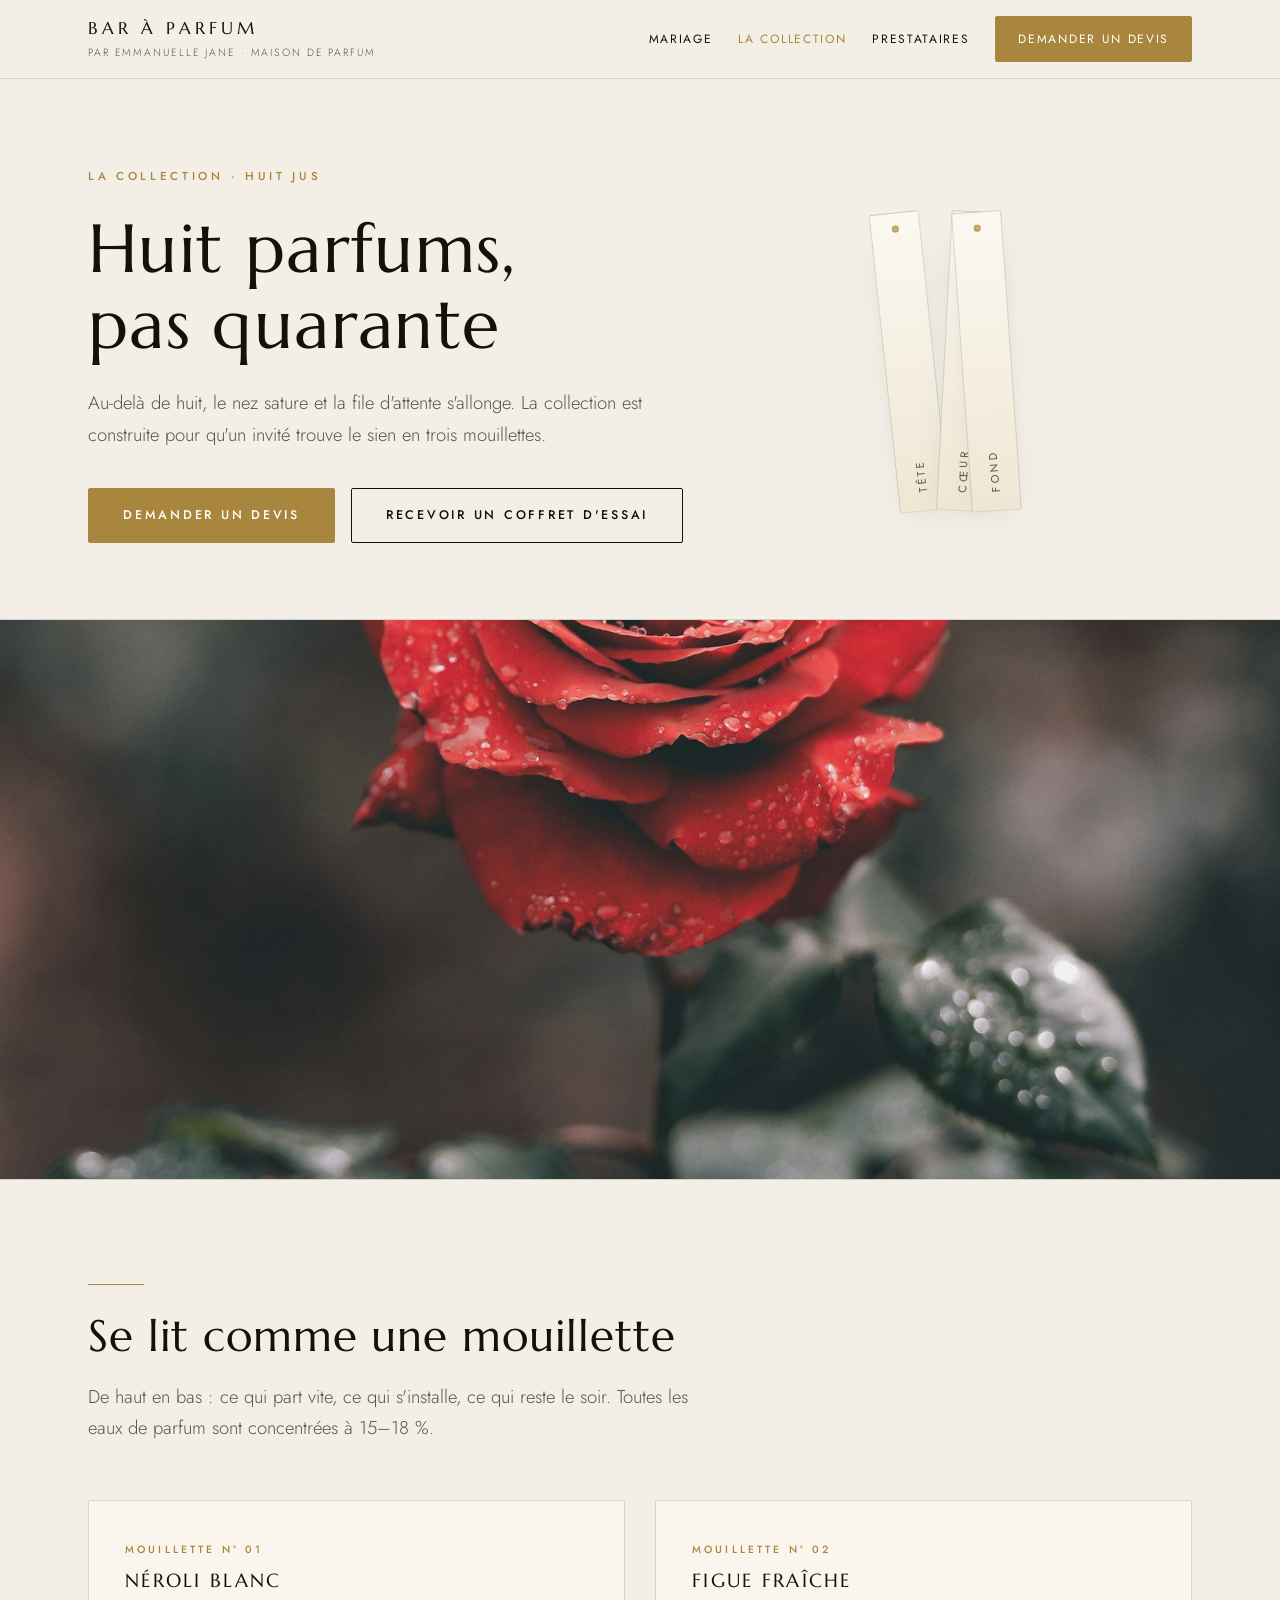
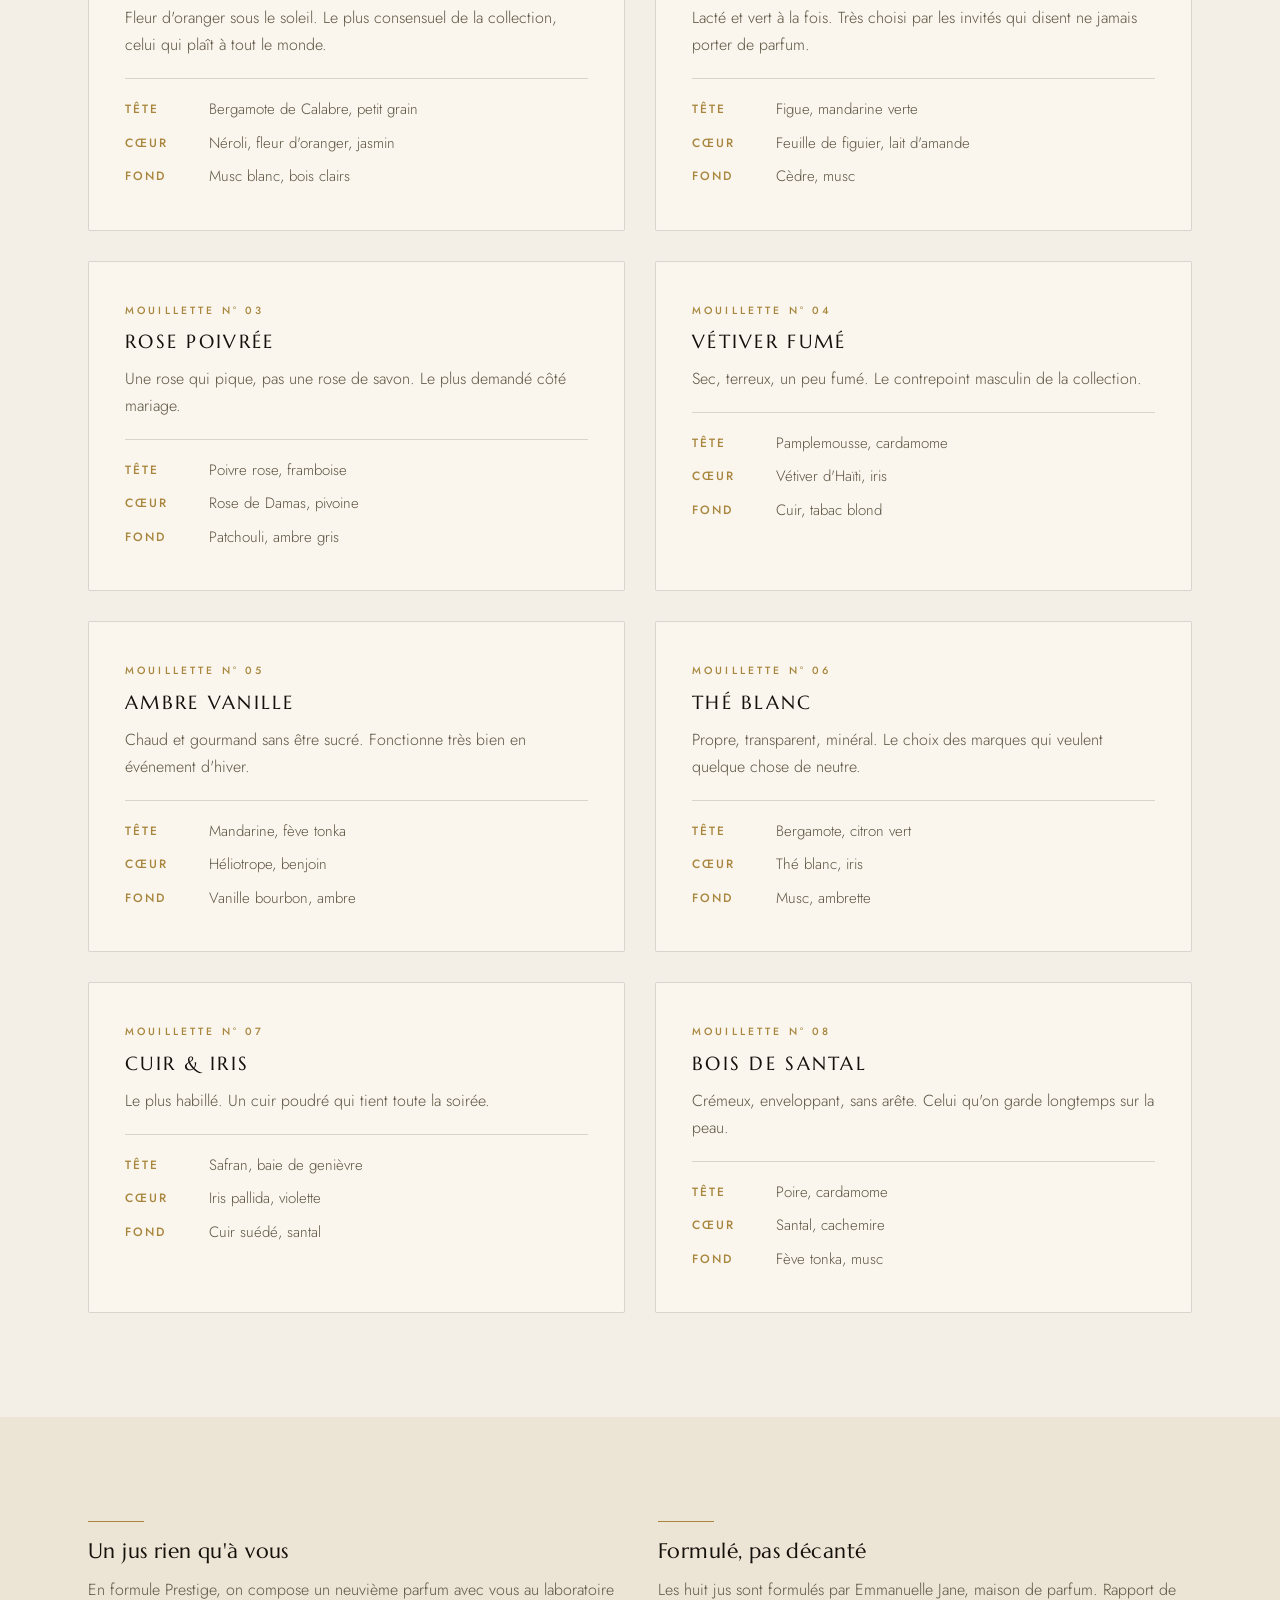
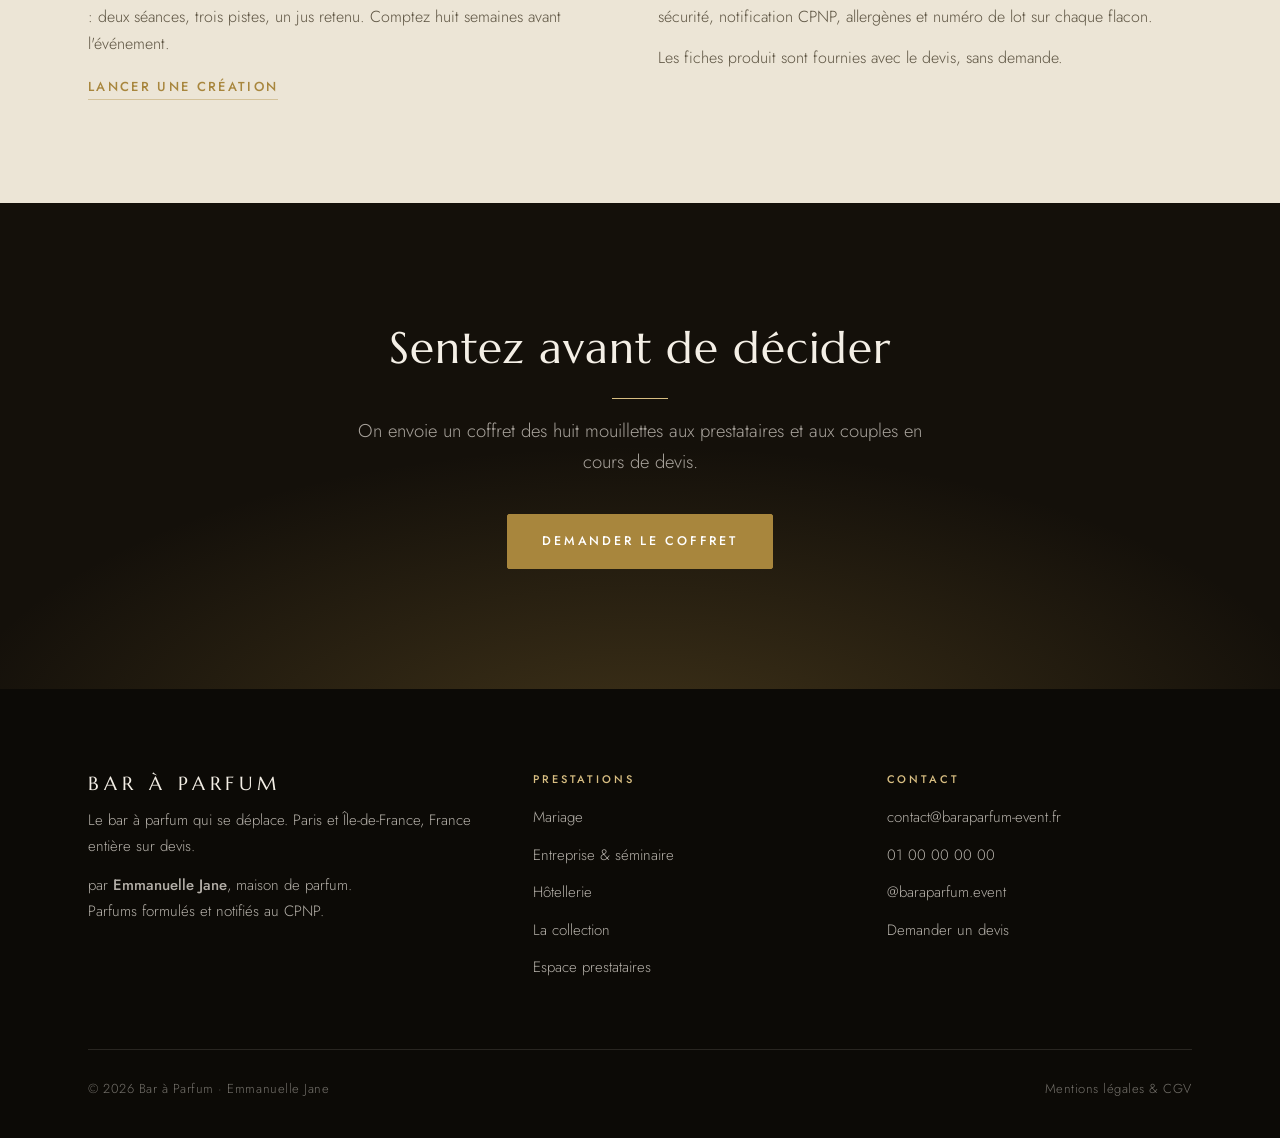
==== collection.html @ c56e8c8c "Recentrage du site sur le mariage et mise en avant du flacon personnalisé Le menu se resserre sur Ma" ====
<!DOCTYPE html>
<html lang="fr">
<head>
<meta charset="utf-8">
<meta name="viewport" content="width=device-width,initial-scale=1">
<title>La collection · 8 parfums à sentir | Bar à Parfum</title>
<meta name="description" content="Les huit eaux de parfum de la collection : pyramide olfactive, concentration 15–18 %, formulées par Emmanuelle Jane, maison de parfum.">
<meta property="og:title" content="La collection · 8 parfums à sentir | Bar à Parfum">
<meta property="og:description" content="Les huit eaux de parfum de la collection : pyramide olfactive, concentration 15–18 %, formulées par Emmanuelle Jane, maison de parfum.">
<meta property="og:locale" content="fr_FR">
<meta property="og:type" content="website">
<link rel="preconnect" href="https://fonts.googleapis.com">
<link rel="preconnect" href="https://fonts.gstatic.com" crossorigin>
<link href="https://fonts.googleapis.com/css2?family=Marcellus&family=Cormorant+Garamond:ital,wght@1,400;1,500&family=Jost:wght@300;400;500&display=swap" rel="stylesheet">
<link rel="stylesheet" href="assets/style.css">
</head>
<body>

<header class="site-head">
  <div class="head-in">
    <a class="logo" href="index.html">
      <b>Bar à Parfum</b>
      <span>par Emmanuelle Jane · maison de parfum</span>
    </a>
    <button class="burger" aria-expanded="false" aria-controls="nav">Menu</button>
    <nav class="nav" id="nav">
      <a href="mariage.html">Mariage</a>
      <a href="collection.html" aria-current="page">La collection</a>
      <a href="prestataires.html">Prestataires</a>
      <a class="btn" href="devis.html">Demander un devis</a>
    </nav>
  </div>
</header>

<section class="hero">
  <div class="hero-in">
    <div>
      <p class="eyebrow">La collection · huit jus</p>
      <h1>Huit parfums,<br>pas quarante</h1>
      <p class="lede">Au-delà de huit, le nez sature et la file d'attente s'allonge. La collection est
      construite pour qu'un invité trouve le sien en trois mouillettes.</p>
      <div class="hero-actions">
        <a class="btn" href="devis.html">Demander un devis</a>
        <a class="btn btn--ghost" href="prestataires.html">Recevoir un coffret d'essai</a>
      </div>
    </div>
    <div class="fan" aria-hidden="true">
      <div class="strip" style="--rot:-6deg"><span>Tête</span></div>
      <div class="strip" style="--rot:3deg"><span>Cœur</span></div>
      <div class="strip" style="--rot:-4deg"><span>Fond</span></div>
    </div>
  </div>
</section>

<div class="photo-band">
  <img src="assets/img/collection-rose.jpg" alt="Rose sombre perlée de rosée" loading="lazy">
</div>

<section class="sec sec--paper">
  <div class="wrap">
    <div class="sec-head rise">
      <div class="tick"></div>
      <h2>Se lit comme une mouillette</h2>
      <p class="lede">De haut en bas : ce qui part vite, ce qui s'installe, ce qui reste le soir.
      Toutes les eaux de parfum sont concentrées à 15–18&nbsp;%.</p>
    </div>
    <div class="collection">
      <article class="jus rise">
        <span class="ref">Mouillette n° 01</span>
        <h3>Néroli Blanc</h3>
        <p class="desc">Fleur d'oranger sous le soleil. Le plus consensuel de la collection, celui qui plaît à tout le monde.</p>
        <dl>
          <dt>Tête</dt><dd>Bergamote de Calabre, petit grain</dd>
          <dt>Cœur</dt><dd>Néroli, fleur d'oranger, jasmin</dd>
          <dt>Fond</dt><dd>Musc blanc, bois clairs</dd>
        </dl>
      </article>
      <article class="jus rise">
        <span class="ref">Mouillette n° 02</span>
        <h3>Figue Fraîche</h3>
        <p class="desc">Lacté et vert à la fois. Très choisi par les invités qui disent ne jamais porter de parfum.</p>
        <dl>
          <dt>Tête</dt><dd>Figue, mandarine verte</dd>
          <dt>Cœur</dt><dd>Feuille de figuier, lait d'amande</dd>
          <dt>Fond</dt><dd>Cèdre, musc</dd>
        </dl>
      </article>
      <article class="jus rise">
        <span class="ref">Mouillette n° 03</span>
        <h3>Rose Poivrée</h3>
        <p class="desc">Une rose qui pique, pas une rose de savon. Le plus demandé côté mariage.</p>
        <dl>
          <dt>Tête</dt><dd>Poivre rose, framboise</dd>
          <dt>Cœur</dt><dd>Rose de Damas, pivoine</dd>
          <dt>Fond</dt><dd>Patchouli, ambre gris</dd>
        </dl>
      </article>
      <article class="jus rise">
        <span class="ref">Mouillette n° 04</span>
        <h3>Vétiver Fumé</h3>
        <p class="desc">Sec, terreux, un peu fumé. Le contrepoint masculin de la collection.</p>
        <dl>
          <dt>Tête</dt><dd>Pamplemousse, cardamome</dd>
          <dt>Cœur</dt><dd>Vétiver d'Haïti, iris</dd>
          <dt>Fond</dt><dd>Cuir, tabac blond</dd>
        </dl>
      </article>
      <article class="jus rise">
        <span class="ref">Mouillette n° 05</span>
        <h3>Ambre Vanille</h3>
        <p class="desc">Chaud et gourmand sans être sucré. Fonctionne très bien en événement d'hiver.</p>
        <dl>
          <dt>Tête</dt><dd>Mandarine, fève tonka</dd>
          <dt>Cœur</dt><dd>Héliotrope, benjoin</dd>
          <dt>Fond</dt><dd>Vanille bourbon, ambre</dd>
        </dl>
      </article>
      <article class="jus rise">
        <span class="ref">Mouillette n° 06</span>
        <h3>Thé Blanc</h3>
        <p class="desc">Propre, transparent, minéral. Le choix des marques qui veulent quelque chose de neutre.</p>
        <dl>
          <dt>Tête</dt><dd>Bergamote, citron vert</dd>
          <dt>Cœur</dt><dd>Thé blanc, iris</dd>
          <dt>Fond</dt><dd>Musc, ambrette</dd>
        </dl>
      </article>
      <article class="jus rise">
        <span class="ref">Mouillette n° 07</span>
        <h3>Cuir & Iris</h3>
        <p class="desc">Le plus habillé. Un cuir poudré qui tient toute la soirée.</p>
        <dl>
          <dt>Tête</dt><dd>Safran, baie de genièvre</dd>
          <dt>Cœur</dt><dd>Iris pallida, violette</dd>
          <dt>Fond</dt><dd>Cuir suédé, santal</dd>
        </dl>
      </article>
      <article class="jus rise">
        <span class="ref">Mouillette n° 08</span>
        <h3>Bois de Santal</h3>
        <p class="desc">Crémeux, enveloppant, sans arête. Celui qu'on garde longtemps sur la peau.</p>
        <dl>
          <dt>Tête</dt><dd>Poire, cardamome</dd>
          <dt>Cœur</dt><dd>Santal, cachemire</dd>
          <dt>Fond</dt><dd>Fève tonka, musc</dd>
        </dl>
      </article>
    </div>
  </div>
</section>

<section class="sec sec--pale">
  <div class="wrap">
    <div class="grid grid--2 rise">
      <div class="cell">
        <div class="tick"></div>
        <h3>Un jus rien qu'à vous</h3>
        <p>En formule Prestige, on compose un neuvième parfum avec vous au laboratoire : deux séances,
        trois pistes, un jus retenu. Comptez huit semaines avant l'événement.</p>
        <p><a class="txtlink" href="devis.html">Lancer une création</a></p>
      </div>
      <div class="cell">
        <div class="tick"></div>
        <h3>Formulé, pas décanté</h3>
        <p>Les huit jus sont formulés par Emmanuelle Jane, maison de parfum. Rapport de sécurité,
        notification CPNP, allergènes et numéro de lot sur chaque flacon.</p>
        <p>Les fiches produit sont fournies avec le devis, sans demande.</p>
      </div>
    </div>
  </div>
</section>

<section class="cta-band">
  <div class="wrap">
    <h2>Sentez avant de décider</h2>
    <p class="lede">On envoie un coffret des huit mouillettes aux prestataires et aux couples en cours de devis.</p>
    <a class="btn" href="devis.html">Demander le coffret</a>
  </div>
</section>

<footer class="site-foot">
  <div class="wrap">
    <div class="foot-grid">
      <div>
        <p class="foot-mark">Bar à Parfum</p>
        <p style="font-size:15px">Le bar à parfum qui se déplace. Paris et Île-de-France, France entière sur devis.</p>
        <p style="font-size:15px;margin:0">par <strong>Emmanuelle Jane</strong>, maison de parfum.<br>
        Parfums formulés et notifiés au CPNP.</p>
      </div>
      <div>
        <h4>Prestations</h4>
        <ul>
          <li><a href="mariage.html">Mariage</a></li>
          <li><a href="entreprise.html">Entreprise &amp; séminaire</a></li>
          <li><a href="hotellerie.html">Hôtellerie</a></li>
          <li><a href="collection.html">La collection</a></li>
          <li><a href="prestataires.html">Espace prestataires</a></li>
        </ul>
      </div>
      <div>
        <h4>Contact</h4>
        <ul>
          <li><a href="mailto:contact@baraparfum-event.fr">contact@baraparfum-event.fr</a></li>
          <li><a href="tel:+33100000000">01 00 00 00 00</a></li>
          <li><a href="https://instagram.com/baraparfum.event" rel="noopener">@baraparfum.event</a></li>
          <li><a href="devis.html">Demander un devis</a></li>
        </ul>
      </div>
    </div>
    <div class="foot-bar">
      <span>© 2026 Bar à Parfum · Emmanuelle Jane</span>
      <span><a href="mentions.html">Mentions légales &amp; CGV</a></span>
    </div>
  </div>
</footer>

<script src="assets/main.js"></script>
</body>
</html>
---- assets/style.css ----
/* ═══════════════════════════════════════════════════════════
   Bar à Parfum · par Emmanuelle Jane · Paris
   Design : maison de luxe — noir, ivoire, laiton
   Typo : Marcellus (gravure) · Cormorant (italiques) · Jost
   ═══════════════════════════════════════════════════════════ */

:root{
  --paper:#f4efe6;          /* ivoire */
  --pale:#ece5d6;           /* ivoire ombré */
  --ink:#14100a;            /* noir chaud */
  --ink-2:#5d5442;          /* taupe */
  --line:rgba(20,16,10,.14);
  --line-gold:rgba(176,141,63,.4);
  --accent:#a8863d;         /* laiton */
  --accent-2:#d8be82;       /* champagne */
  --paper-ink:rgba(244,239,230,.92);
  --radius:2px;
  --wrap:1160px;
  --font-display:"Marcellus",Georgia,serif;
  --font-italic:"Cormorant Garamond",Georgia,serif;
  --font-body:"Jost",system-ui,sans-serif;
}

*{margin:0;padding:0;box-sizing:border-box}
html{scroll-behavior:smooth}
body{
  font-family:var(--font-body);
  font-size:17px;font-weight:300;line-height:1.7;
  color:var(--ink);background:var(--paper);
  -webkit-font-smoothing:antialiased;
}
h1,h2,h3,h4,.foot-mark{font-family:var(--font-display);font-weight:400;line-height:1.12;letter-spacing:.02em}
h1{font-size:clamp(38px,5.4vw,68px)}
h1 i,h2 i{font-family:var(--font-italic);font-style:italic;font-weight:500;color:var(--accent);letter-spacing:0}
h1 i{color:var(--accent-2)}
h2{font-size:clamp(28px,3.6vw,44px);margin-bottom:20px}
h3{font-size:21px;margin-bottom:12px}
p{margin-bottom:14px}
p:last-child{margin-bottom:0}
strong{font-weight:500}
a{color:inherit}
img{max-width:100%}
.wrap{max-width:var(--wrap);margin:0 auto;padding:0 28px}

/* ── Boutons ─────────────────────────────────────────────── */
.btn{
  display:inline-block;padding:16px 34px;border-radius:var(--radius);
  background:var(--accent);color:#fff;text-decoration:none;
  font-weight:500;font-size:12.5px;letter-spacing:.22em;text-transform:uppercase;
  border:1px solid var(--accent);cursor:pointer;white-space:nowrap;
  transition:background .25s ease,color .25s ease,border-color .25s ease;
}
.btn:hover{background:#8f7132;border-color:#8f7132}
.btn--ghost{background:transparent;color:inherit;border-color:currentColor}
.btn--ghost:hover{background:transparent;color:var(--accent);border-color:var(--accent)}
.btn--ink{background:var(--ink);border-color:var(--ink);color:var(--paper)}
.btn--ink:hover{background:#000;border-color:#000}
.txtlink{
  color:var(--accent);font-weight:500;text-decoration:none;
  font-size:13px;letter-spacing:.18em;text-transform:uppercase;
  border-bottom:1px solid var(--line-gold);padding-bottom:3px;
}
.txtlink:hover{color:var(--ink);border-color:var(--ink)}

/* ── Header ──────────────────────────────────────────────── */
.site-head{
  position:sticky;top:0;z-index:50;
  background:var(--paper-ink);backdrop-filter:blur(14px);
  border-bottom:1px solid var(--line);
}
.head-in{
  max-width:var(--wrap);margin:0 auto;padding:16px 28px;
  display:flex;align-items:center;justify-content:space-between;gap:20px;
}
.logo{text-decoration:none;line-height:1.3}
.logo b{
  font-family:var(--font-display);font-weight:400;font-size:17px;display:block;
  text-transform:uppercase;letter-spacing:.24em;
}
.logo span{
  font-size:10.5px;color:var(--ink-2);letter-spacing:.18em;text-transform:uppercase;
}
.nav{display:flex;align-items:center;gap:26px}
.nav a{
  text-decoration:none;font-size:12px;font-weight:400;
  letter-spacing:.14em;text-transform:uppercase;white-space:nowrap;
}
.nav a:not(.btn):hover{color:var(--accent)}
.nav a[aria-current="page"]{color:var(--accent)}
.nav .btn{padding:12px 22px}
.burger{
  display:none;background:none;border:1px solid var(--line);
  border-radius:var(--radius);padding:10px 18px;font:inherit;font-size:11.5px;
  font-weight:500;letter-spacing:.18em;text-transform:uppercase;
  cursor:pointer;color:var(--ink);
}

/* ── Hero ────────────────────────────────────────────────── */
.hero{background:var(--paper);overflow:hidden;border-bottom:1px solid var(--line)}
.hero-in{
  max-width:var(--wrap);margin:0 auto;padding:88px 28px 76px;
  display:grid;grid-template-columns:1.15fr .85fr;gap:48px;align-items:center;
}
.eyebrow{
  font-size:11.5px;font-weight:500;letter-spacing:.32em;text-transform:uppercase;
  color:var(--accent);margin-bottom:24px;
}
.lede{font-size:18.5px;font-weight:300;color:var(--ink-2);max-width:58ch}
.hero .lede{margin-top:24px}
.hero-actions{display:flex;flex-wrap:wrap;gap:16px;margin-top:38px}

/* Hero photo (accueil) */
.hero--photo{position:relative;color:var(--paper);border-bottom:0}
.hero--photo .hero-bg{position:absolute;inset:0;width:100%;height:100%;object-fit:cover}
.hero--photo::after{
  content:"";position:absolute;inset:0;
  background:linear-gradient(90deg,rgba(10,8,4,.86) 0%,rgba(10,8,4,.55) 55%,rgba(10,8,4,.3) 100%);
}
.hero--photo .hero-in{
  position:relative;z-index:1;grid-template-columns:1fr;
  min-height:min(82vh,760px);align-content:center;padding:130px 28px 120px;
}
.hero--photo .lede{color:rgba(244,239,230,.85)}
.hero--photo .eyebrow{color:var(--accent-2)}
.hero--photo .eyebrow::before{
  content:"";display:inline-block;width:44px;height:1px;
  background:var(--accent-2);vertical-align:middle;margin-right:16px;
}
.hero--photo .btn--ghost{color:var(--paper);border-color:rgba(244,239,230,.5)}
.hero--photo .btn--ghost:hover{color:var(--accent-2);border-color:var(--accent-2)}

/* Éventail de mouillettes */
.fan{
  display:flex;justify-content:center;align-items:flex-end;
  padding:20px 0 8px;min-height:280px;
}
.strip{
  width:50px;height:min(300px,36vh);min-height:200px;margin-left:-14px;
  background:linear-gradient(180deg,#fbf8f1 0%,#efe7d4 100%);
  border:1px solid var(--line);border-radius:2px;
  box-shadow:0 18px 34px -22px rgba(20,16,10,.5);
  transform:rotate(var(--rot,0deg));transform-origin:bottom center;
  display:flex;align-items:flex-end;justify-content:center;
  padding-bottom:18px;position:relative;
  transition:transform .3s ease;
}
.strip:hover{transform:rotate(var(--rot,0deg)) translateY(-12px)}
.strip span{
  writing-mode:vertical-rl;transform:rotate(180deg);
  font-size:11px;font-weight:400;letter-spacing:.26em;
  text-transform:uppercase;color:var(--ink-2);
}
.strip::before{
  content:"";position:absolute;top:12px;left:50%;translate:-50% 0;
  width:7px;height:7px;border-radius:50%;
  background:radial-gradient(circle,var(--accent-2),var(--accent));
}

/* ── Sections ────────────────────────────────────────────── */
.sec{padding:104px 0}
.sec--paper{background:var(--paper)}
.sec--pale{background:var(--pale)}
.sec--ink{background:var(--ink);color:var(--paper)}
.sec--ink .lede{color:rgba(244,239,230,.66)}
.sec--ink .tick{background:var(--accent-2)}
.sec-head{max-width:720px;margin-bottom:56px}
.tick{width:56px;height:1px;background:var(--accent);margin-bottom:26px}

/* Grilles */
.grid{display:grid;gap:36px}
.grid--2{grid-template-columns:repeat(2,1fr)}
.grid--3{grid-template-columns:repeat(3,1fr)}
.cell h3{margin-bottom:12px}
.cell p{color:var(--ink-2);font-size:16px}
.sec--ink .cell p{color:rgba(244,239,230,.66)}
.cell .tick{margin-bottom:18px}

/* Étapes */
.steps{display:grid;grid-template-columns:repeat(4,1fr);gap:36px}
.step .n{
  display:block;font-family:var(--font-display);font-size:15px;
  letter-spacing:.3em;color:var(--accent-2);
  padding-bottom:14px;margin-bottom:18px;
  border-bottom:1px solid rgba(244,239,230,.22);
}
.step .n::before{content:"N° "}
.step h3{font-size:19px}
.step p{font-size:15px;color:rgba(244,239,230,.66)}

/* Formules */
.formules{display:grid;grid-template-columns:repeat(3,1fr);gap:30px;align-items:stretch}
.formule{
  background:#faf6ee;border:1px solid var(--line);border-radius:var(--radius);
  padding:44px 36px;display:flex;flex-direction:column;gap:6px;
  position:relative;
}
.formule--mid{
  background:var(--ink);color:var(--paper);border:1px solid var(--line-gold);
  outline:1px solid var(--line-gold);outline-offset:5px;
}
.formule .tag{
  align-self:flex-start;font-size:10.5px;font-weight:500;letter-spacing:.24em;
  text-transform:uppercase;color:var(--accent);
  border:1px solid var(--line-gold);border-radius:var(--radius);
  padding:6px 14px;margin-bottom:20px;
}
.formule--mid .tag{color:var(--accent-2)}
.formule h3{text-transform:uppercase;letter-spacing:.14em;font-size:18px}
.formule .price{
  font-family:var(--font-italic);font-style:italic;font-size:22px;font-weight:500;
  color:var(--accent);margin:4px 0 18px;
}
.formule--mid .price{color:var(--accent-2)}
.formule ul{list-style:none;margin-bottom:28px;flex:1}
.formule li{
  padding:10px 0 10px 24px;position:relative;font-size:15.5px;
  border-bottom:1px solid var(--line);
}
.formule--mid li{border-bottom-color:rgba(244,239,230,.14)}
.formule li::before{content:"·";position:absolute;left:2px;color:var(--accent);font-size:22px;top:4px}
.formule--mid li::before{color:var(--accent-2)}
.formule .btn{align-self:flex-start}

/* Collection (mouillettes détaillées) */
.collection{display:grid;grid-template-columns:repeat(2,1fr);gap:30px}
.jus{
  background:#faf6ee;border:1px solid var(--line);border-radius:var(--radius);
  padding:40px 36px;
}
.jus .ref{
  font-size:10.5px;font-weight:500;letter-spacing:.3em;text-transform:uppercase;
  color:var(--accent);display:block;margin-bottom:12px;
}
.jus h3{text-transform:uppercase;letter-spacing:.12em;font-size:19px}
.jus .desc{color:var(--ink-2);font-size:16px}
.jus dl{
  margin-top:20px;display:grid;grid-template-columns:66px 1fr;gap:8px 18px;
  font-size:15px;border-top:1px solid var(--line);padding-top:18px;
}
.jus dt{font-weight:500;color:var(--accent);font-size:12px;letter-spacing:.16em;text-transform:uppercase;padding-top:2px}
.jus dd{color:var(--ink-2)}

/* Tableau tarifs */
.table-scroll{overflow-x:auto;margin-bottom:20px}
.tarifs{width:100%;border-collapse:collapse;font-size:16px;min-width:560px}
.tarifs th,.tarifs td{padding:16px 18px;text-align:left}
.tarifs thead th{
  font-size:11px;letter-spacing:.22em;text-transform:uppercase;font-weight:500;
  color:var(--accent-2);border-bottom:1px solid var(--line-gold);
}
.tarifs tbody tr{border-bottom:1px solid rgba(244,239,230,.12)}
.tarifs tbody tr:hover{background:rgba(244,239,230,.04)}

/* Formulaire */
.form{
  display:grid;grid-template-columns:repeat(2,1fr);gap:34px 40px;
  background:transparent;border:1px solid var(--line);border-radius:var(--radius);
  padding:52px 48px;
}
.field{display:flex;flex-direction:column;gap:10px}
.field--full{grid-column:1/-1}
.field label{
  font-size:11px;font-weight:500;letter-spacing:.22em;text-transform:uppercase;
  color:var(--ink-2);
}
.field input,.field select,.field textarea{
  font:inherit;font-weight:300;color:var(--ink);background:transparent;
  border:0;border-bottom:1px solid var(--line);border-radius:0;
  padding:10px 2px;
}
.field textarea{min-height:110px;resize:vertical}
.field input:focus,.field select:focus,.field textarea:focus{
  outline:none;border-bottom-color:var(--accent);
}
.form .status{grid-column:1/-1;margin:0;font-weight:400;color:var(--accent)}
.form .status:empty{display:none}
.form-foot{grid-column:1/-1;display:flex;align-items:center;gap:28px;flex-wrap:wrap}
.form-note{font-size:14px;color:var(--ink-2);max-width:46ch;margin:0}

/* Bande CTA */
.cta-band{
  background:var(--ink);color:var(--paper);text-align:center;padding:120px 0;
  background-image:radial-gradient(ellipse 55% 65% at 50% 115%,rgba(168,134,61,.3),transparent);
}
.cta-band h2{margin-bottom:16px}
.cta-band h2::after{
  content:"";display:block;width:56px;height:1px;
  background:var(--accent-2);margin:26px auto 0;
}
.cta-band .lede{color:rgba(244,239,230,.66);max-width:52ch;margin:0 auto 36px}

/* Mise en avant produit */
.feature{display:grid;grid-template-columns:1fr 1.1fr;gap:64px;align-items:center}
.feature--flip{grid-template-columns:1.1fr 1fr}
.feature-img{border-radius:var(--radius);overflow:hidden;border:1px solid var(--line)}
.feature-img img{display:block;width:100%;height:auto}
.feature ul{list-style:none;margin:22px 0 26px}
.feature li{
  padding:11px 0 11px 24px;position:relative;font-size:16px;color:var(--ink-2);
  border-bottom:1px solid var(--line);
}
.feature li::before{content:"·";position:absolute;left:2px;color:var(--accent);font-size:22px;top:5px}
@media (max-width:860px){
  .feature,.feature--flip{grid-template-columns:1fr;gap:36px}
}

/* Bandeau pro discret */
.probar{background:var(--pale);border-top:1px solid var(--line);padding:26px 0}
.probar-in{
  display:flex;align-items:center;justify-content:space-between;
  gap:18px;flex-wrap:wrap;
}
.probar span{font-size:14px;color:var(--ink-2)}
.probar nav{display:flex;gap:26px;flex-wrap:wrap}
.probar a{
  text-decoration:none;font-size:11.5px;font-weight:500;
  letter-spacing:.18em;text-transform:uppercase;color:var(--accent);
  white-space:nowrap;
}
.probar a:hover{color:var(--ink)}

/* ── Footer ──────────────────────────────────────────────── */
.site-foot{background:#0c0a06;color:rgba(244,239,230,.72);padding:84px 0 38px}
.foot-grid{display:grid;grid-template-columns:1.3fr 1fr 1fr;gap:48px;margin-bottom:56px}
.foot-mark{
  font-size:19px;color:var(--paper);margin-bottom:14px;
  text-transform:uppercase;letter-spacing:.26em;
}
.site-foot h4{
  font-family:var(--font-body);font-size:11px;font-weight:500;
  letter-spacing:.26em;text-transform:uppercase;color:var(--accent-2);
  margin-bottom:20px;
}
.site-foot ul{list-style:none}
.site-foot li{margin-bottom:12px;font-size:15px}
.site-foot a{text-decoration:none}
.site-foot a:hover{color:var(--accent-2)}
.foot-bar{
  border-top:1px solid rgba(244,239,230,.12);padding-top:28px;
  display:flex;justify-content:space-between;gap:16px;flex-wrap:wrap;
  font-size:13px;letter-spacing:.04em;color:rgba(244,239,230,.45);
}

/* Photos */
.photo-band{height:clamp(320px,46vw,560px);overflow:hidden;border-bottom:1px solid var(--line)}
.photo-band img{width:100%;height:100%;object-fit:cover;display:block}
.cell-photo{border-radius:var(--radius);overflow:hidden;aspect-ratio:4/3;margin-bottom:24px}
.cell-photo img{width:100%;height:100%;object-fit:cover;display:block;transition:transform .6s ease}
.cell:hover .cell-photo img{transform:scale(1.05)}

/* Page mentions légales */
.legal{max-width:760px}
.legal h2{font-size:clamp(22px,2.8vw,30px);margin:48px 0 16px}
.legal h2:first-of-type{margin-top:0}
.legal p,.legal li{color:var(--ink-2);font-size:16px}
.legal ul{padding-left:22px;margin-bottom:14px}

/* ── Apparition au scroll ────────────────────────────────── */
.rise{opacity:0;transform:translateY(28px);transition:opacity .9s ease,transform .9s ease}
.rise.in{opacity:1;transform:none}
@media (prefers-reduced-motion:reduce){
  .rise{opacity:1;transform:none;transition:none}
  html{scroll-behavior:auto}
}

/* ── Responsive ──────────────────────────────────────────── */
@media (max-width:960px){
  .hero-in{grid-template-columns:1fr;padding:64px 28px 52px}
  .fan{min-height:0;padding-top:8px}
  .strip{height:200px;min-height:0;width:44px}
  .grid--3,.steps,.formules{grid-template-columns:1fr 1fr}
  .collection{grid-template-columns:1fr}
  .foot-grid{grid-template-columns:1fr 1fr}
}
@media (max-width:680px){
  .sec{padding:72px 0}
  .burger{display:block}
  .nav{
    display:none;position:absolute;top:100%;left:0;right:0;
    flex-direction:column;align-items:flex-start;gap:6px;
    background:var(--paper);border-bottom:1px solid var(--line);
    padding:20px 28px 26px;
  }
  .nav.open{display:flex}
  .nav a{padding:10px 0;font-size:13px}
  .nav .btn{margin-top:12px;padding:14px 26px}
  .grid--2,.grid--3,.steps,.formules{grid-template-columns:1fr}
  .form{grid-template-columns:1fr;padding:36px 26px}
  .foot-grid{grid-template-columns:1fr}
  .strip{margin-left:-18px}
  .hero--photo .hero-in{min-height:70vh;padding:100px 28px}
}
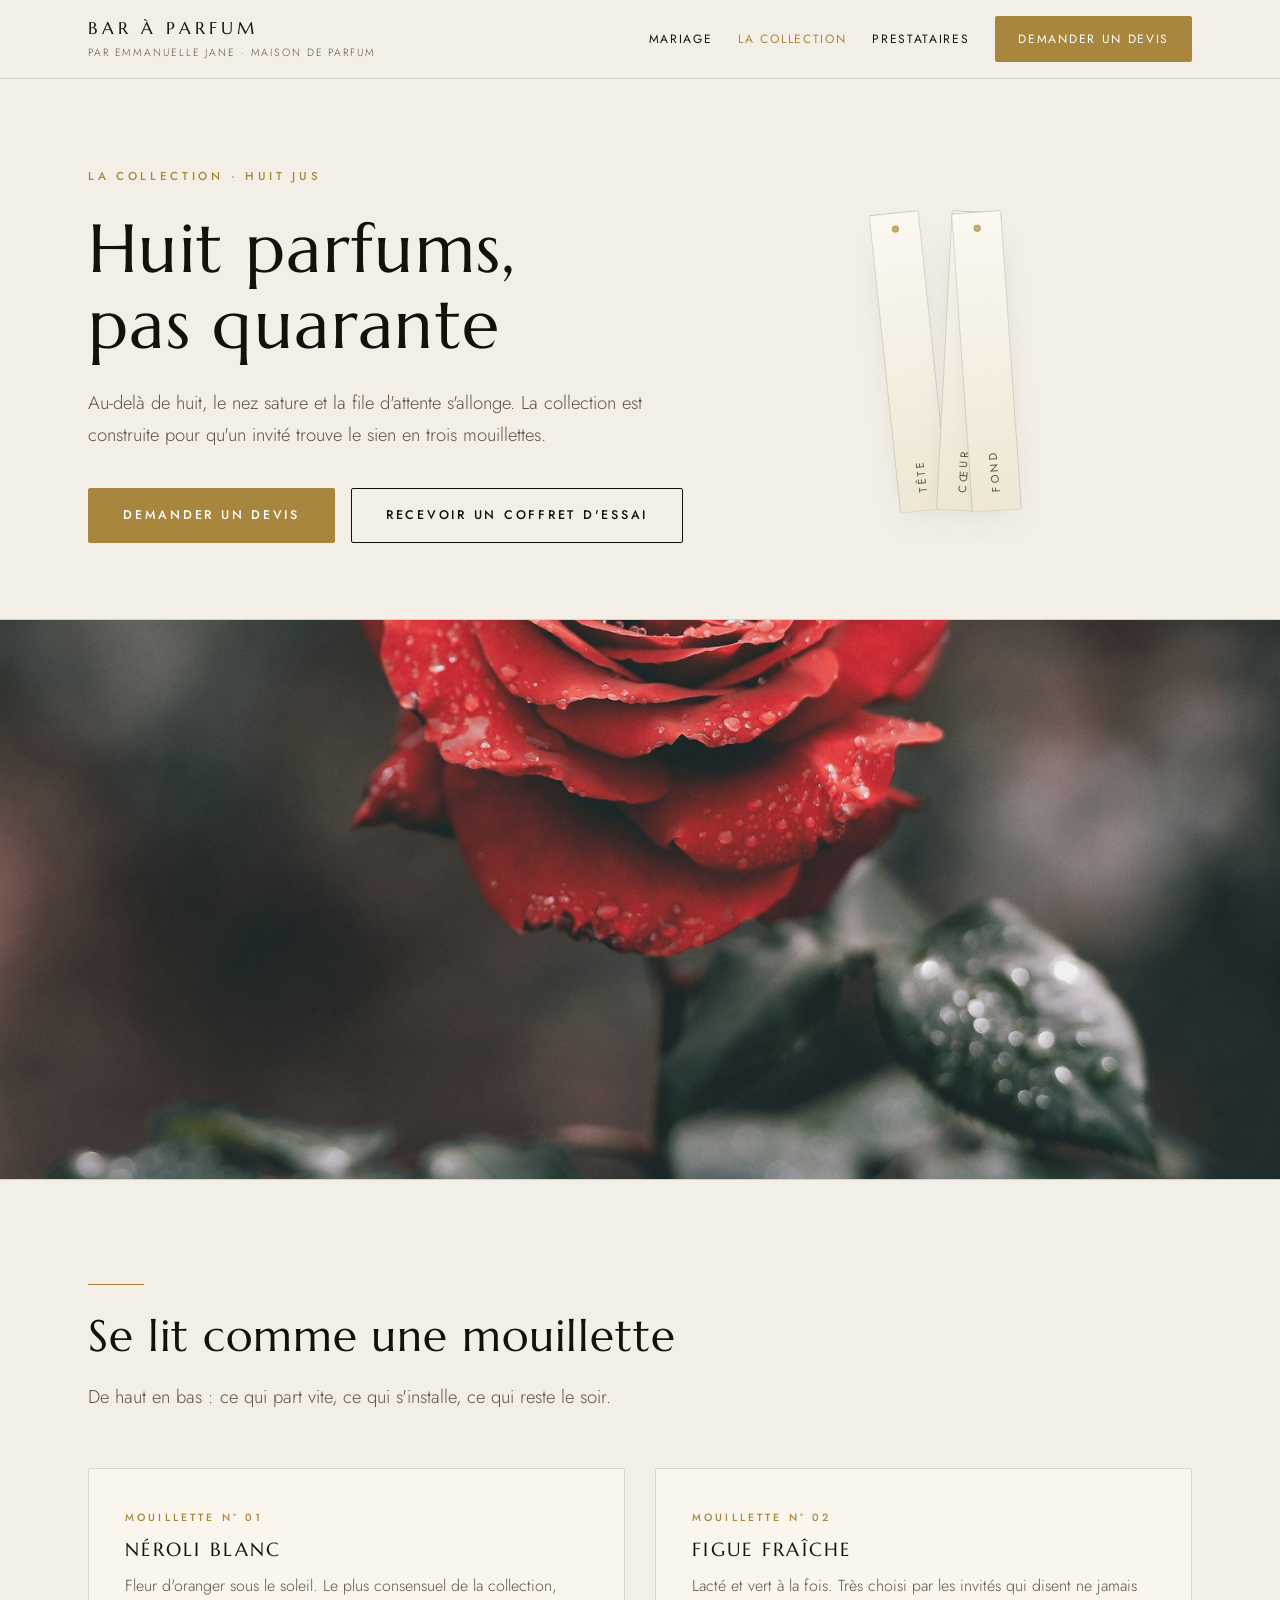
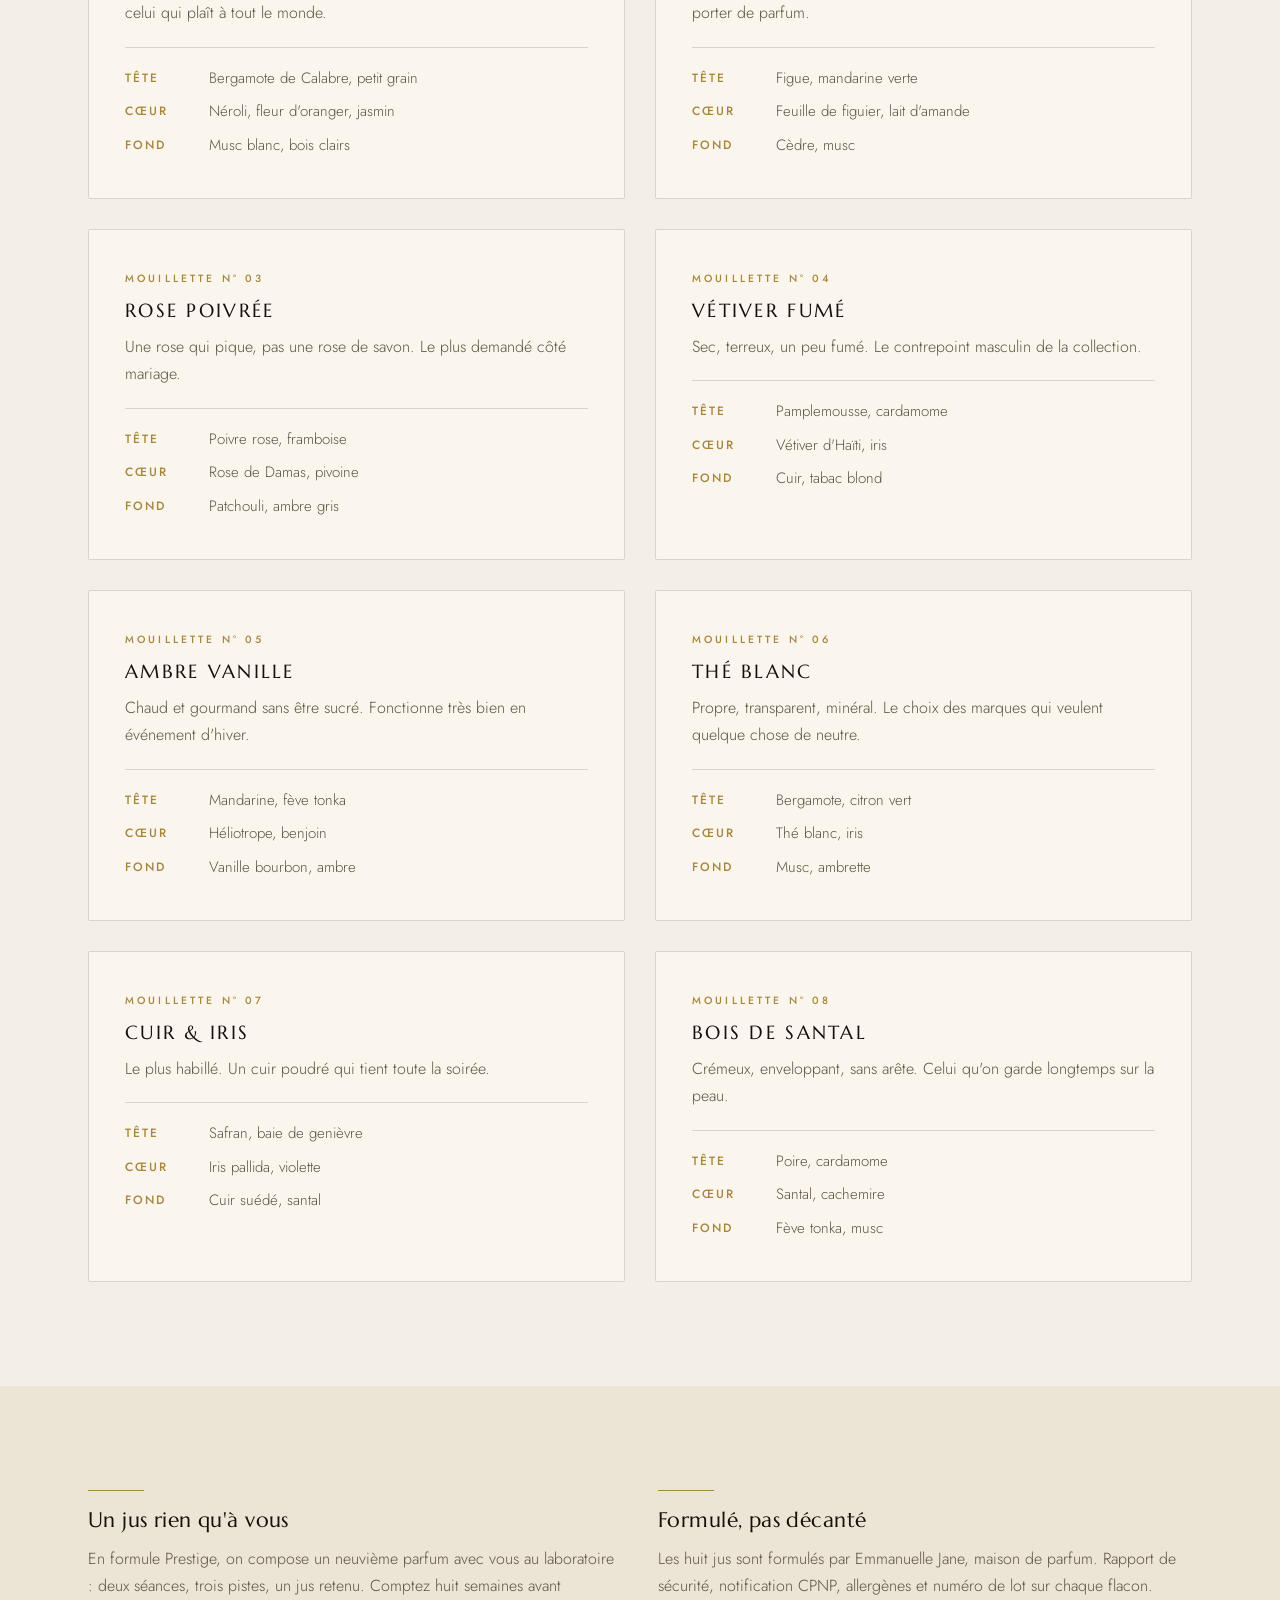
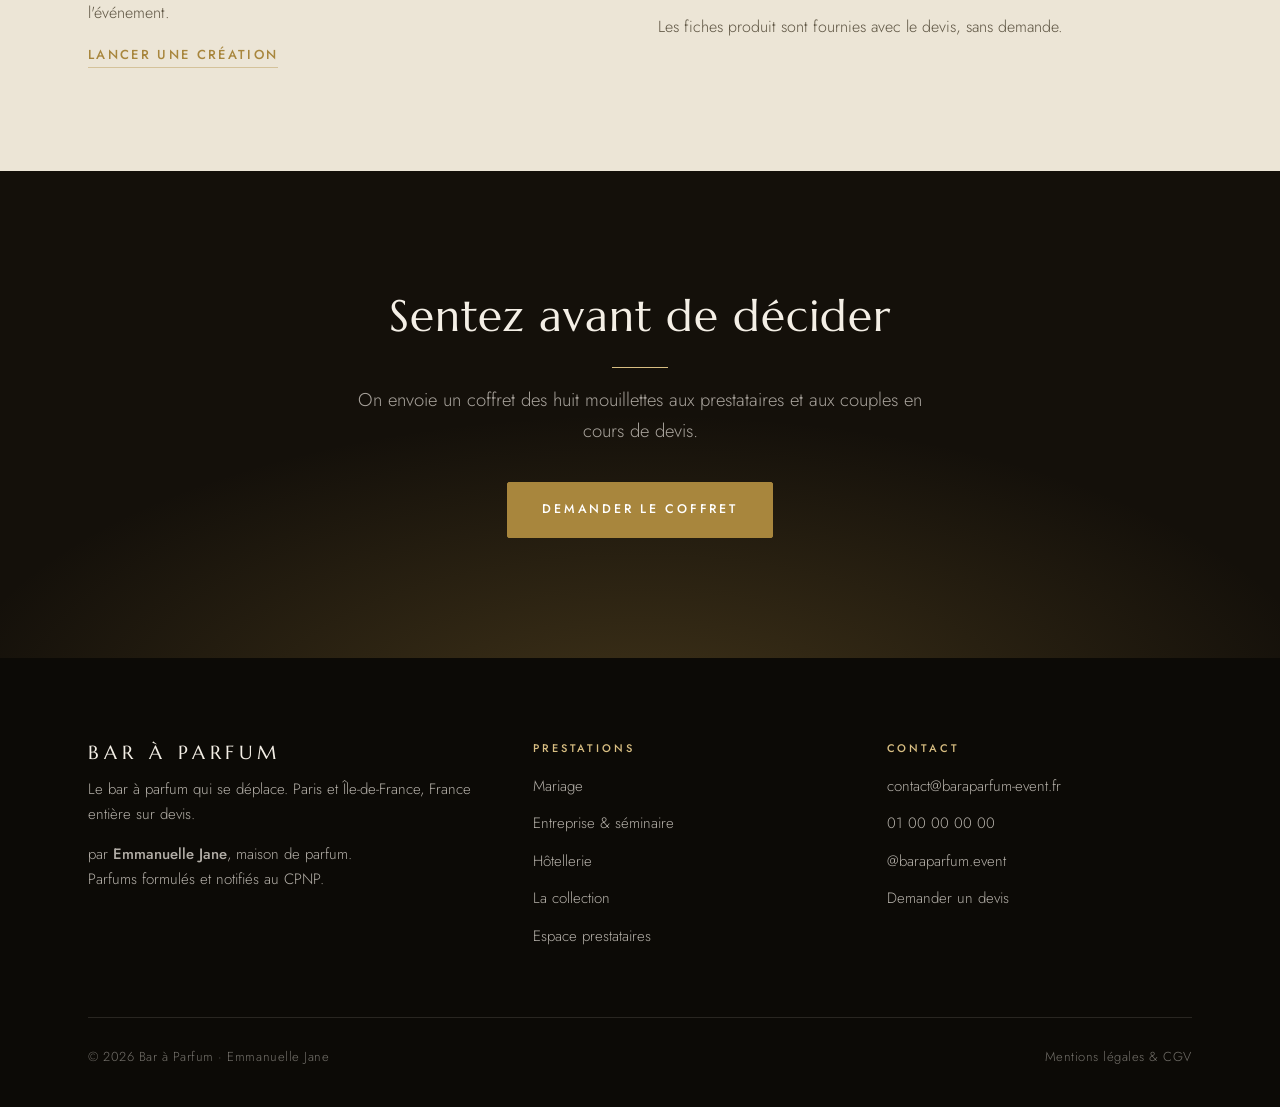
==== commit d473259a: "Flacon 15 ml, retrait de la concentration et des blocs prestataire Toutes les mentions passent de 10" ====
--- a/collection.html
+++ b/collection.html
@@ -4,9 +4,9 @@
 <meta charset="utf-8">
 <meta name="viewport" content="width=device-width,initial-scale=1">
 <title>La collection · 8 parfums à sentir | Bar à Parfum</title>
-<meta name="description" content="Les huit eaux de parfum de la collection : pyramide olfactive, concentration 15–18 %, formulées par Emmanuelle Jane, maison de parfum.">
+<meta name="description" content="Les huit eaux de parfum de la collection : pyramide olfactive, formulées par Emmanuelle Jane, maison de parfum.">
 <meta property="og:title" content="La collection · 8 parfums à sentir | Bar à Parfum">
-<meta property="og:description" content="Les huit eaux de parfum de la collection : pyramide olfactive, concentration 15–18 %, formulées par Emmanuelle Jane, maison de parfum.">
+<meta property="og:description" content="Les huit eaux de parfum de la collection : pyramide olfactive, formulées par Emmanuelle Jane, maison de parfum.">
 <meta property="og:locale" content="fr_FR">
 <meta property="og:type" content="website">
 <link rel="preconnect" href="https://fonts.googleapis.com">
@@ -61,8 +61,7 @@
     <div class="sec-head rise">
       <div class="tick"></div>
       <h2>Se lit comme une mouillette</h2>
-      <p class="lede">De haut en bas : ce qui part vite, ce qui s'installe, ce qui reste le soir.
-      Toutes les eaux de parfum sont concentrées à 15–18&nbsp;%.</p>
+      <p class="lede">De haut en bas : ce qui part vite, ce qui s'installe, ce qui reste le soir.</p>
     </div>
     <div class="collection">
       <article class="jus rise">
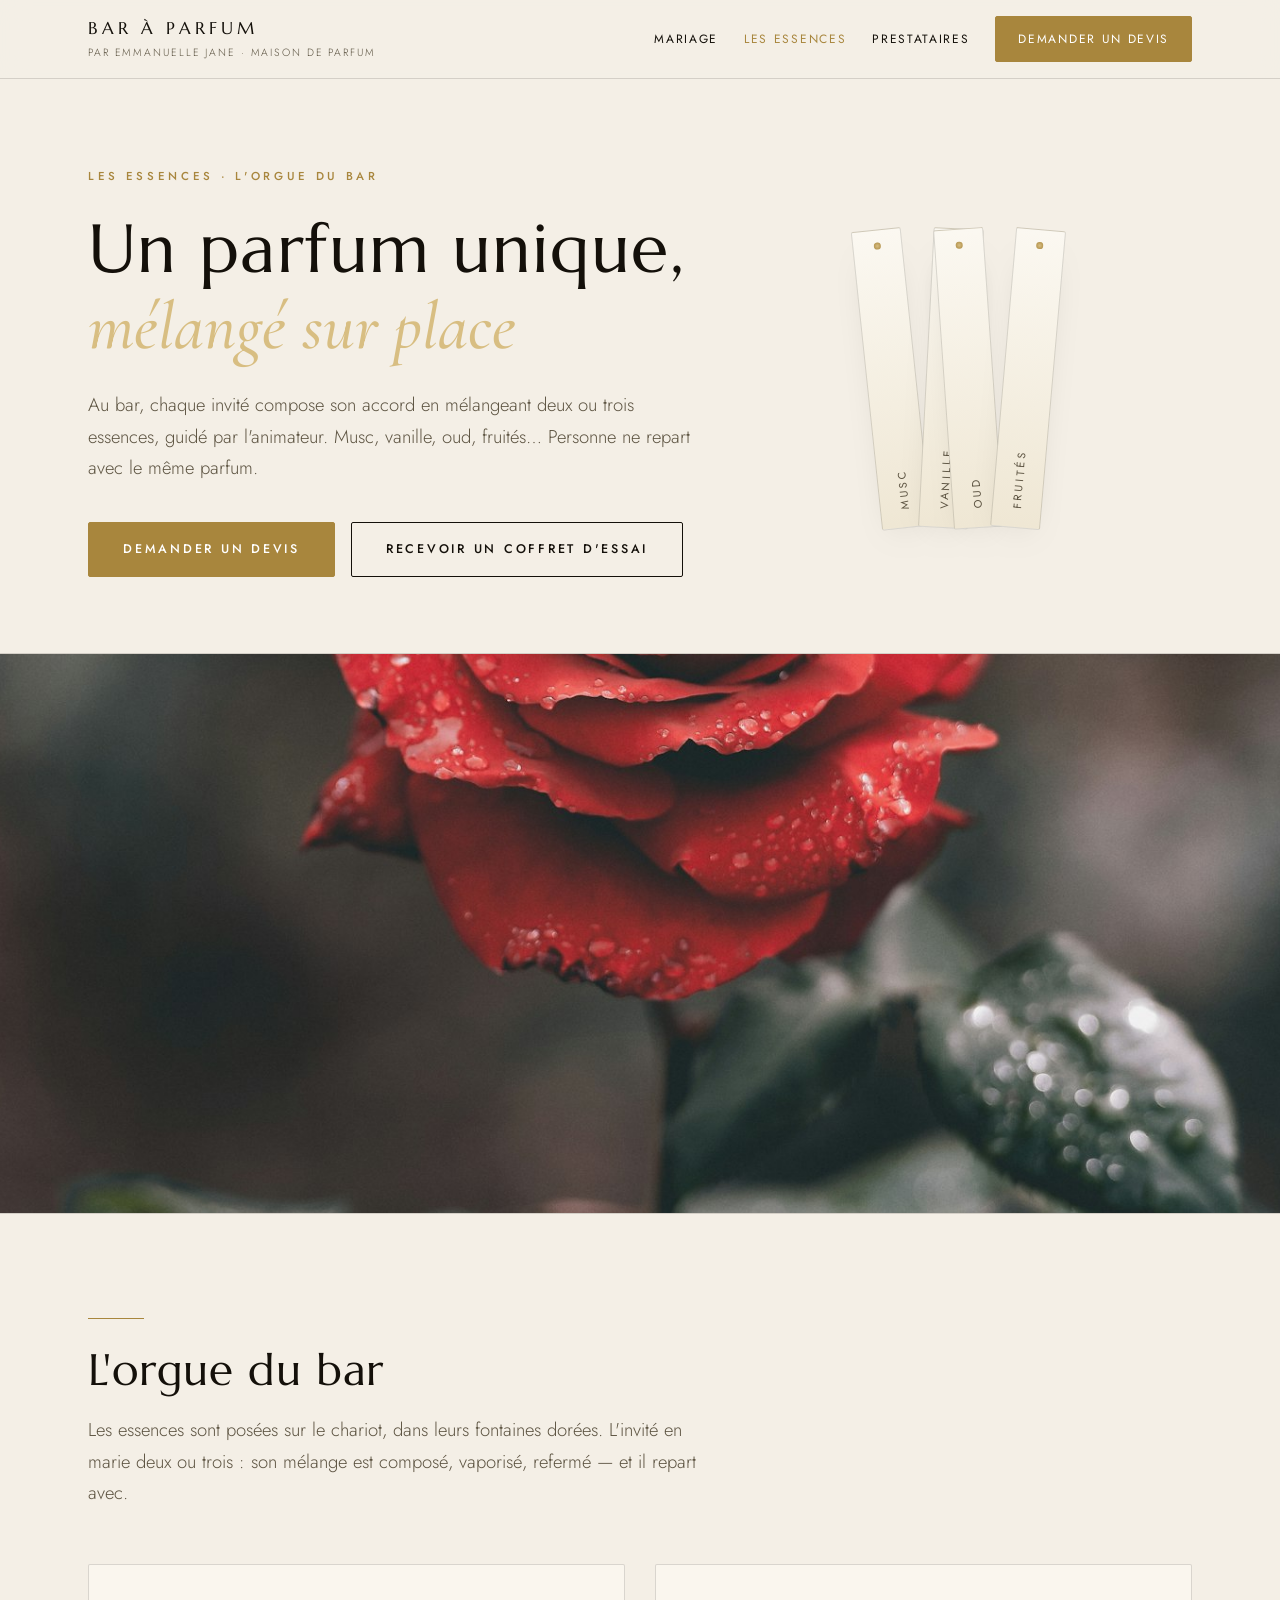
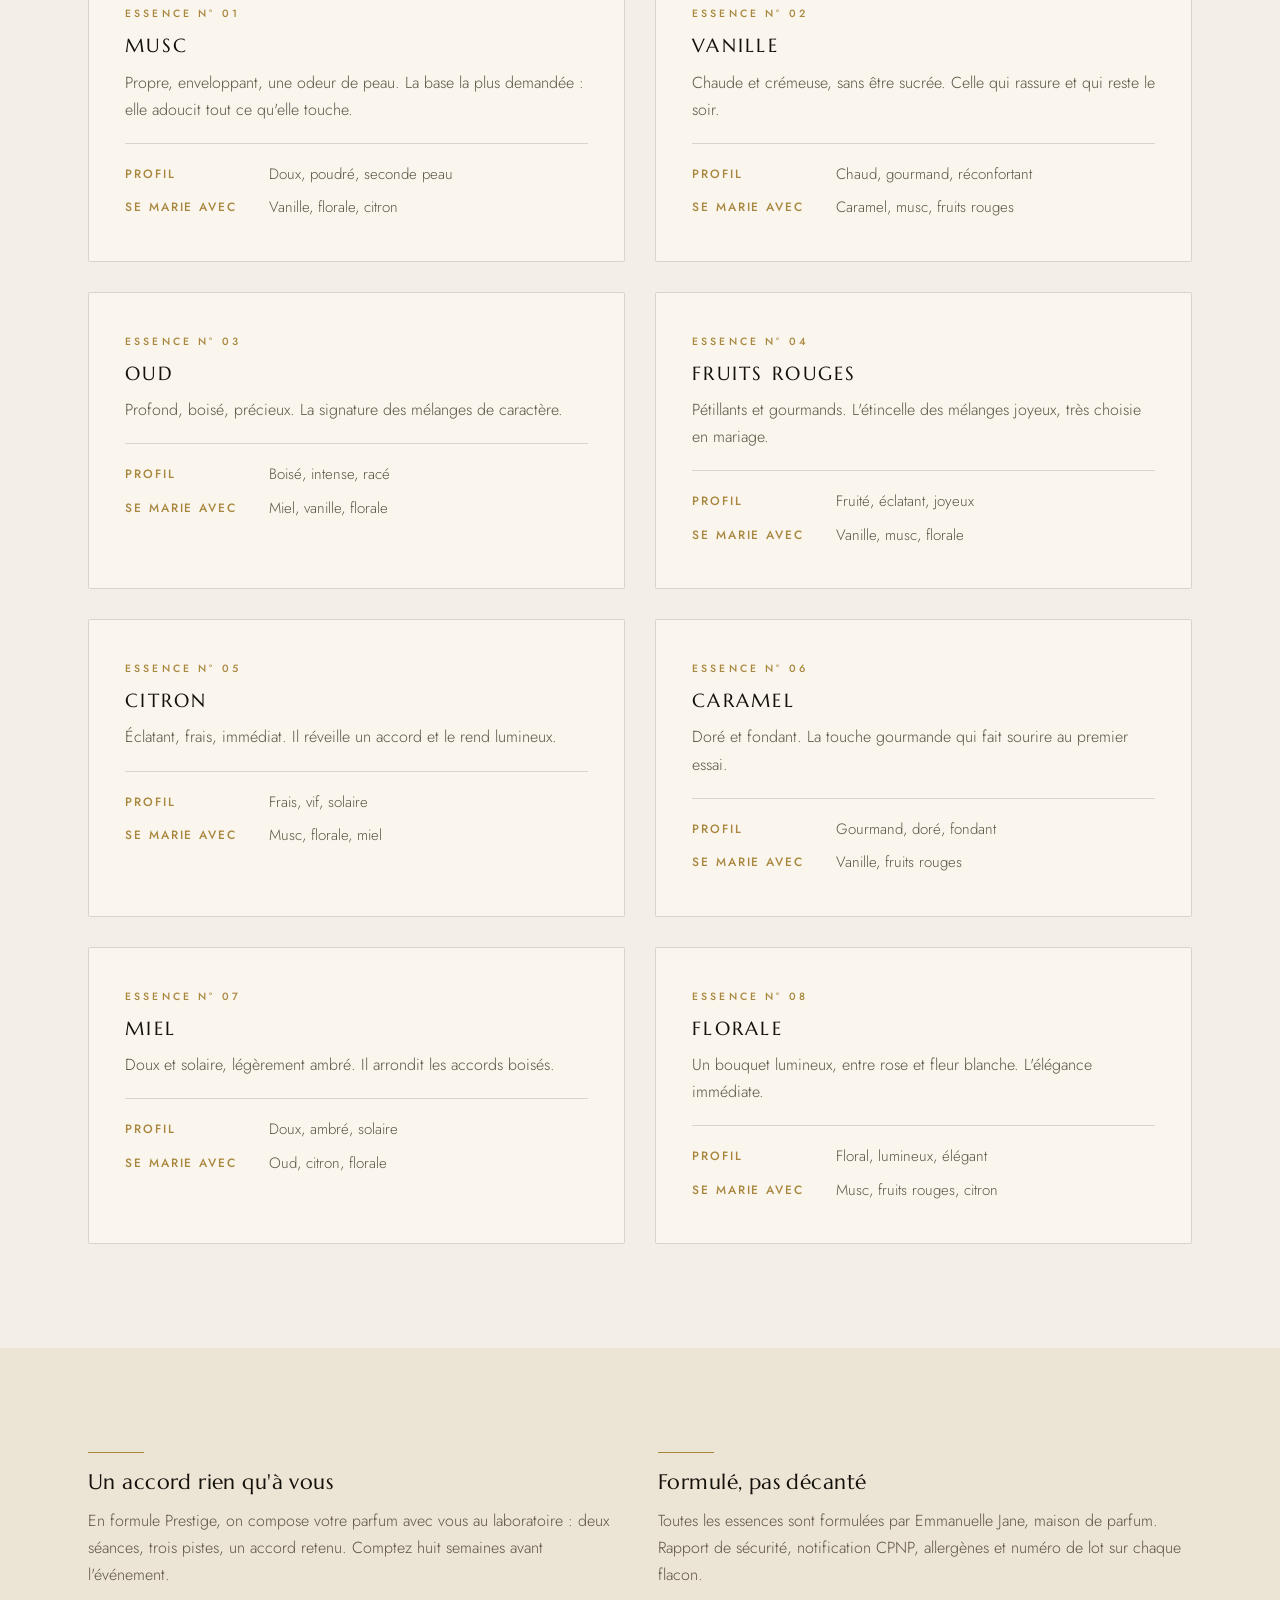
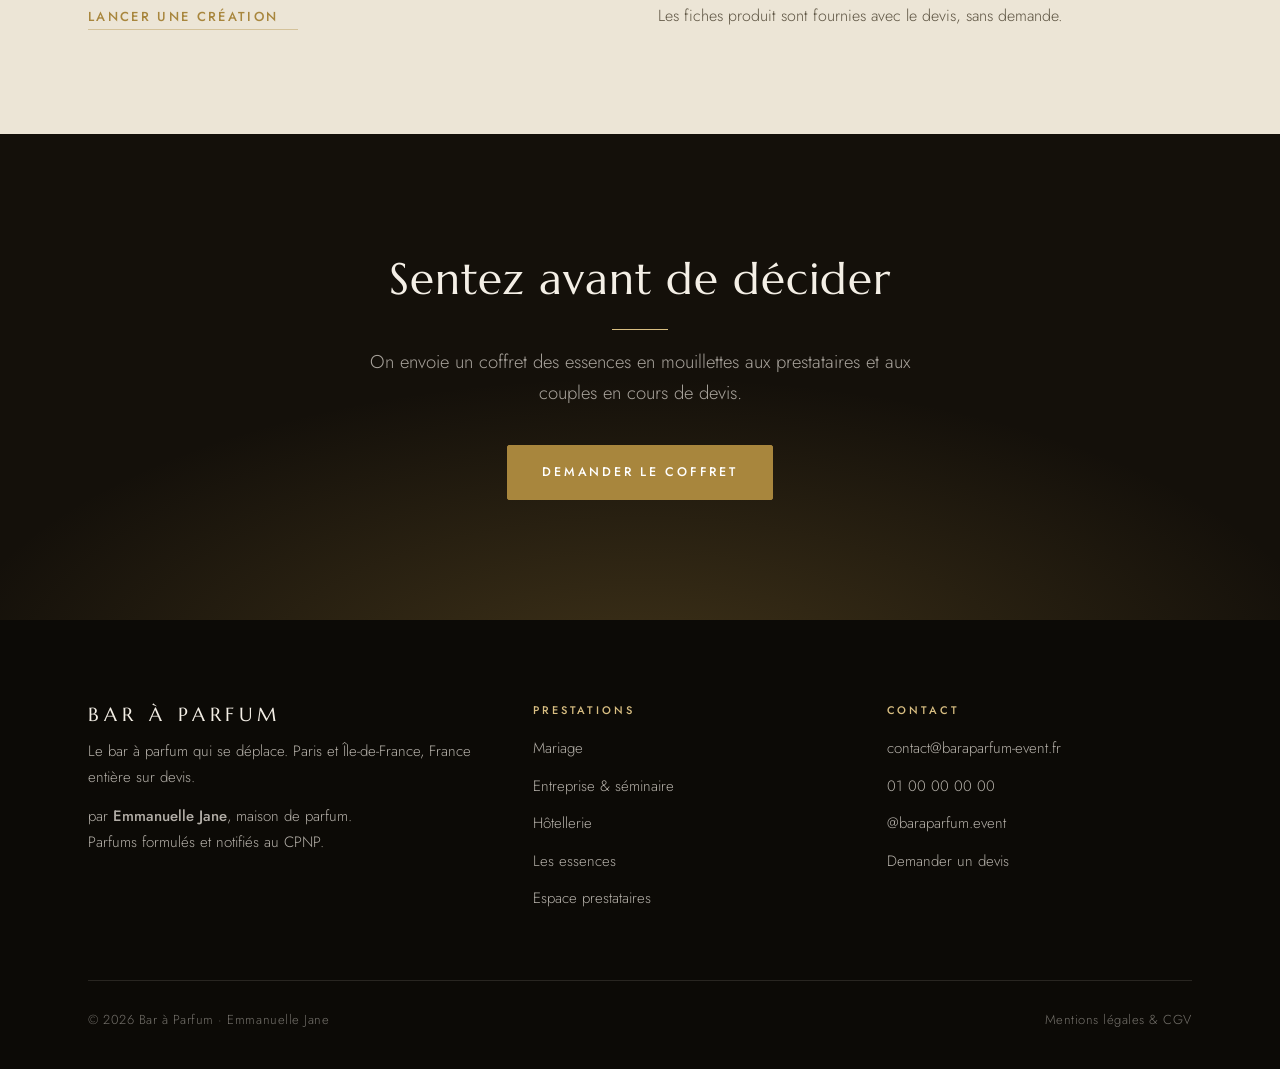
==== commit 383b07ee: "Nouveau concept : chaque invité mélange son parfum unique sur place Le discours passe de « choisir u" ====
--- a/collection.html
+++ b/collection.html
@@ -3,10 +3,10 @@
 <head>
 <meta charset="utf-8">
 <meta name="viewport" content="width=device-width,initial-scale=1">
-<title>La collection · 8 parfums à sentir | Bar à Parfum</title>
-<meta name="description" content="Les huit eaux de parfum de la collection : pyramide olfactive, formulées par Emmanuelle Jane, maison de parfum.">
-<meta property="og:title" content="La collection · 8 parfums à sentir | Bar à Parfum">
-<meta property="og:description" content="Les huit eaux de parfum de la collection : pyramide olfactive, formulées par Emmanuelle Jane, maison de parfum.">
+<title>Les essences · mélangez votre parfum unique | Bar à Parfum</title>
+<meta name="description" content="Musc, vanille, oud, fruits rouges, citron, caramel, miel, florale : les essences du bar, à mélanger sur place pour créer un parfum unique. Formulées par Emmanuelle Jane, maison de parfum.">
+<meta property="og:title" content="Les essences · mélangez votre parfum unique | Bar à Parfum">
+<meta property="og:description" content="Musc, vanille, oud, fruits rouges, citron, caramel, miel, florale : les essences du bar, à mélanger sur place pour créer un parfum unique. Formulées par Emmanuelle Jane, maison de parfum.">
 <meta property="og:locale" content="fr_FR">
 <meta property="og:type" content="website">
 <link rel="preconnect" href="https://fonts.googleapis.com">
@@ -25,7 +25,7 @@
     <button class="burger" aria-expanded="false" aria-controls="nav">Menu</button>
     <nav class="nav" id="nav">
       <a href="mariage.html">Mariage</a>
-      <a href="collection.html" aria-current="page">La collection</a>
+      <a href="collection.html" aria-current="page">Les essences</a>
       <a href="prestataires.html">Prestataires</a>
       <a class="btn" href="devis.html">Demander un devis</a>
     </nav>
@@ -35,19 +35,21 @@
 <section class="hero">
   <div class="hero-in">
     <div>
-      <p class="eyebrow">La collection · huit jus</p>
-      <h1>Huit parfums,<br>pas quarante</h1>
-      <p class="lede">Au-delà de huit, le nez sature et la file d'attente s'allonge. La collection est
-      construite pour qu'un invité trouve le sien en trois mouillettes.</p>
+      <p class="eyebrow">Les essences · l'orgue du bar</p>
+      <h1>Un parfum unique,<br><i>mélangé sur place</i></h1>
+      <p class="lede">Au bar, chaque invité compose son accord en mélangeant deux ou trois
+      essences, guidé par l'animateur. Musc, vanille, oud, fruités… Personne ne repart
+      avec le même parfum.</p>
       <div class="hero-actions">
         <a class="btn" href="devis.html">Demander un devis</a>
         <a class="btn btn--ghost" href="prestataires.html">Recevoir un coffret d'essai</a>
       </div>
     </div>
     <div class="fan" aria-hidden="true">
-      <div class="strip" style="--rot:-6deg"><span>Tête</span></div>
-      <div class="strip" style="--rot:3deg"><span>Cœur</span></div>
-      <div class="strip" style="--rot:-4deg"><span>Fond</span></div>
+      <div class="strip" style="--rot:-6deg"><span>Musc</span></div>
+      <div class="strip" style="--rot:3deg"><span>Vanille</span></div>
+      <div class="strip" style="--rot:-4deg"><span>Oud</span></div>
+      <div class="strip" style="--rot:5deg"><span>Fruités</span></div>
     </div>
   </div>
 </section>
@@ -60,88 +62,82 @@
   <div class="wrap">
     <div class="sec-head rise">
       <div class="tick"></div>
-      <h2>Se lit comme une mouillette</h2>
-      <p class="lede">De haut en bas : ce qui part vite, ce qui s'installe, ce qui reste le soir.</p>
+      <h2>L'orgue du bar</h2>
+      <p class="lede">Les essences sont posées sur le chariot, dans leurs fontaines dorées.
+      L'invité en marie deux ou trois : son mélange est composé, vaporisé, refermé — et il
+      repart avec.</p>
     </div>
     <div class="collection">
       <article class="jus rise">
-        <span class="ref">Mouillette n° 01</span>
-        <h3>Néroli Blanc</h3>
-        <p class="desc">Fleur d'oranger sous le soleil. Le plus consensuel de la collection, celui qui plaît à tout le monde.</p>
-        <dl>
-          <dt>Tête</dt><dd>Bergamote de Calabre, petit grain</dd>
-          <dt>Cœur</dt><dd>Néroli, fleur d'oranger, jasmin</dd>
-          <dt>Fond</dt><dd>Musc blanc, bois clairs</dd>
-        </dl>
-      </article>
-      <article class="jus rise">
-        <span class="ref">Mouillette n° 02</span>
-        <h3>Figue Fraîche</h3>
-        <p class="desc">Lacté et vert à la fois. Très choisi par les invités qui disent ne jamais porter de parfum.</p>
-        <dl>
-          <dt>Tête</dt><dd>Figue, mandarine verte</dd>
-          <dt>Cœur</dt><dd>Feuille de figuier, lait d'amande</dd>
-          <dt>Fond</dt><dd>Cèdre, musc</dd>
-        </dl>
-      </article>
-      <article class="jus rise">
-        <span class="ref">Mouillette n° 03</span>
-        <h3>Rose Poivrée</h3>
-        <p class="desc">Une rose qui pique, pas une rose de savon. Le plus demandé côté mariage.</p>
-        <dl>
-          <dt>Tête</dt><dd>Poivre rose, framboise</dd>
-          <dt>Cœur</dt><dd>Rose de Damas, pivoine</dd>
-          <dt>Fond</dt><dd>Patchouli, ambre gris</dd>
-        </dl>
-      </article>
-      <article class="jus rise">
-        <span class="ref">Mouillette n° 04</span>
-        <h3>Vétiver Fumé</h3>
-        <p class="desc">Sec, terreux, un peu fumé. Le contrepoint masculin de la collection.</p>
-        <dl>
-          <dt>Tête</dt><dd>Pamplemousse, cardamome</dd>
-          <dt>Cœur</dt><dd>Vétiver d'Haïti, iris</dd>
-          <dt>Fond</dt><dd>Cuir, tabac blond</dd>
-        </dl>
-      </article>
-      <article class="jus rise">
-        <span class="ref">Mouillette n° 05</span>
-        <h3>Ambre Vanille</h3>
-        <p class="desc">Chaud et gourmand sans être sucré. Fonctionne très bien en événement d'hiver.</p>
-        <dl>
-          <dt>Tête</dt><dd>Mandarine, fève tonka</dd>
-          <dt>Cœur</dt><dd>Héliotrope, benjoin</dd>
-          <dt>Fond</dt><dd>Vanille bourbon, ambre</dd>
-        </dl>
-      </article>
-      <article class="jus rise">
-        <span class="ref">Mouillette n° 06</span>
-        <h3>Thé Blanc</h3>
-        <p class="desc">Propre, transparent, minéral. Le choix des marques qui veulent quelque chose de neutre.</p>
-        <dl>
-          <dt>Tête</dt><dd>Bergamote, citron vert</dd>
-          <dt>Cœur</dt><dd>Thé blanc, iris</dd>
-          <dt>Fond</dt><dd>Musc, ambrette</dd>
-        </dl>
-      </article>
-      <article class="jus rise">
-        <span class="ref">Mouillette n° 07</span>
-        <h3>Cuir & Iris</h3>
-        <p class="desc">Le plus habillé. Un cuir poudré qui tient toute la soirée.</p>
-        <dl>
-          <dt>Tête</dt><dd>Safran, baie de genièvre</dd>
-          <dt>Cœur</dt><dd>Iris pallida, violette</dd>
-          <dt>Fond</dt><dd>Cuir suédé, santal</dd>
-        </dl>
-      </article>
-      <article class="jus rise">
-        <span class="ref">Mouillette n° 08</span>
-        <h3>Bois de Santal</h3>
-        <p class="desc">Crémeux, enveloppant, sans arête. Celui qu'on garde longtemps sur la peau.</p>
-        <dl>
-          <dt>Tête</dt><dd>Poire, cardamome</dd>
-          <dt>Cœur</dt><dd>Santal, cachemire</dd>
-          <dt>Fond</dt><dd>Fève tonka, musc</dd>
+        <span class="ref">Essence n° 01</span>
+        <h3>Musc</h3>
+        <p class="desc">Propre, enveloppant, une odeur de peau. La base la plus demandée : elle adoucit tout ce qu'elle touche.</p>
+        <dl>
+          <dt>Profil</dt><dd>Doux, poudré, seconde peau</dd>
+          <dt>Se marie avec</dt><dd>Vanille, florale, citron</dd>
+        </dl>
+      </article>
+      <article class="jus rise">
+        <span class="ref">Essence n° 02</span>
+        <h3>Vanille</h3>
+        <p class="desc">Chaude et crémeuse, sans être sucrée. Celle qui rassure et qui reste le soir.</p>
+        <dl>
+          <dt>Profil</dt><dd>Chaud, gourmand, réconfortant</dd>
+          <dt>Se marie avec</dt><dd>Caramel, musc, fruits rouges</dd>
+        </dl>
+      </article>
+      <article class="jus rise">
+        <span class="ref">Essence n° 03</span>
+        <h3>Oud</h3>
+        <p class="desc">Profond, boisé, précieux. La signature des mélanges de caractère.</p>
+        <dl>
+          <dt>Profil</dt><dd>Boisé, intense, racé</dd>
+          <dt>Se marie avec</dt><dd>Miel, vanille, florale</dd>
+        </dl>
+      </article>
+      <article class="jus rise">
+        <span class="ref">Essence n° 04</span>
+        <h3>Fruits rouges</h3>
+        <p class="desc">Pétillants et gourmands. L'étincelle des mélanges joyeux, très choisie en mariage.</p>
+        <dl>
+          <dt>Profil</dt><dd>Fruité, éclatant, joyeux</dd>
+          <dt>Se marie avec</dt><dd>Vanille, musc, florale</dd>
+        </dl>
+      </article>
+      <article class="jus rise">
+        <span class="ref">Essence n° 05</span>
+        <h3>Citron</h3>
+        <p class="desc">Éclatant, frais, immédiat. Il réveille un accord et le rend lumineux.</p>
+        <dl>
+          <dt>Profil</dt><dd>Frais, vif, solaire</dd>
+          <dt>Se marie avec</dt><dd>Musc, florale, miel</dd>
+        </dl>
+      </article>
+      <article class="jus rise">
+        <span class="ref">Essence n° 06</span>
+        <h3>Caramel</h3>
+        <p class="desc">Doré et fondant. La touche gourmande qui fait sourire au premier essai.</p>
+        <dl>
+          <dt>Profil</dt><dd>Gourmand, doré, fondant</dd>
+          <dt>Se marie avec</dt><dd>Vanille, fruits rouges</dd>
+        </dl>
+      </article>
+      <article class="jus rise">
+        <span class="ref">Essence n° 07</span>
+        <h3>Miel</h3>
+        <p class="desc">Doux et solaire, légèrement ambré. Il arrondit les accords boisés.</p>
+        <dl>
+          <dt>Profil</dt><dd>Doux, ambré, solaire</dd>
+          <dt>Se marie avec</dt><dd>Oud, citron, florale</dd>
+        </dl>
+      </article>
+      <article class="jus rise">
+        <span class="ref">Essence n° 08</span>
+        <h3>Florale</h3>
+        <p class="desc">Un bouquet lumineux, entre rose et fleur blanche. L'élégance immédiate.</p>
+        <dl>
+          <dt>Profil</dt><dd>Floral, lumineux, élégant</dd>
+          <dt>Se marie avec</dt><dd>Musc, fruits rouges, citron</dd>
         </dl>
       </article>
     </div>
@@ -153,16 +149,16 @@
     <div class="grid grid--2 rise">
       <div class="cell">
         <div class="tick"></div>
-        <h3>Un jus rien qu'à vous</h3>
-        <p>En formule Prestige, on compose un neuvième parfum avec vous au laboratoire : deux séances,
-        trois pistes, un jus retenu. Comptez huit semaines avant l'événement.</p>
+        <h3>Un accord rien qu'à vous</h3>
+        <p>En formule Prestige, on compose votre parfum avec vous au laboratoire : deux séances,
+        trois pistes, un accord retenu. Comptez huit semaines avant l'événement.</p>
         <p><a class="txtlink" href="devis.html">Lancer une création</a></p>
       </div>
       <div class="cell">
         <div class="tick"></div>
         <h3>Formulé, pas décanté</h3>
-        <p>Les huit jus sont formulés par Emmanuelle Jane, maison de parfum. Rapport de sécurité,
-        notification CPNP, allergènes et numéro de lot sur chaque flacon.</p>
+        <p>Toutes les essences sont formulées par Emmanuelle Jane, maison de parfum. Rapport de
+        sécurité, notification CPNP, allergènes et numéro de lot sur chaque flacon.</p>
         <p>Les fiches produit sont fournies avec le devis, sans demande.</p>
       </div>
     </div>
@@ -172,7 +168,7 @@
 <section class="cta-band">
   <div class="wrap">
     <h2>Sentez avant de décider</h2>
-    <p class="lede">On envoie un coffret des huit mouillettes aux prestataires et aux couples en cours de devis.</p>
+    <p class="lede">On envoie un coffret des essences en mouillettes aux prestataires et aux couples en cours de devis.</p>
     <a class="btn" href="devis.html">Demander le coffret</a>
   </div>
 </section>
@@ -192,7 +188,7 @@
           <li><a href="mariage.html">Mariage</a></li>
           <li><a href="entreprise.html">Entreprise &amp; séminaire</a></li>
           <li><a href="hotellerie.html">Hôtellerie</a></li>
-          <li><a href="collection.html">La collection</a></li>
+          <li><a href="collection.html">Les essences</a></li>
           <li><a href="prestataires.html">Espace prestataires</a></li>
         </ul>
       </div>
--- a/assets/style.css
+++ b/assets/style.css
@@ -23,6 +23,7 @@
 
 *{margin:0;padding:0;box-sizing:border-box}
 html{scroll-behavior:smooth}
+::selection{background:var(--accent);color:#fff}
 body{
   font-family:var(--font-body);
   font-size:17px;font-weight:300;line-height:1.7;
@@ -48,9 +49,13 @@
   background:var(--accent);color:#fff;text-decoration:none;
   font-weight:500;font-size:12.5px;letter-spacing:.22em;text-transform:uppercase;
   border:1px solid var(--accent);cursor:pointer;white-space:nowrap;
-  transition:background .25s ease,color .25s ease,border-color .25s ease;
-}
-.btn:hover{background:#8f7132;border-color:#8f7132}
+  transition:background .25s ease,color .25s ease,border-color .25s ease,
+             transform .25s ease,box-shadow .25s ease;
+}
+.btn:hover{
+  background:#8f7132;border-color:#8f7132;transform:translateY(-2px);
+  box-shadow:0 14px 30px -16px rgba(143,113,50,.8);
+}
 .btn--ghost{background:transparent;color:inherit;border-color:currentColor}
 .btn--ghost:hover{background:transparent;color:var(--accent);border-color:var(--accent)}
 .btn--ink{background:var(--ink);border-color:var(--ink);color:var(--paper)}
@@ -59,19 +64,30 @@
   color:var(--accent);font-weight:500;text-decoration:none;
   font-size:13px;letter-spacing:.18em;text-transform:uppercase;
   border-bottom:1px solid var(--line-gold);padding-bottom:3px;
+  position:relative;padding-right:20px;transition:color .25s ease;
+}
+.txtlink::after{
+  content:"→";position:absolute;right:0;top:0;
+  opacity:0;transform:translateX(-6px);
+  transition:opacity .25s ease,transform .25s ease;
 }
 .txtlink:hover{color:var(--ink);border-color:var(--ink)}
+.txtlink:hover::after{opacity:1;transform:none}
 
 /* ── Header ──────────────────────────────────────────────── */
 .site-head{
   position:sticky;top:0;z-index:50;
   background:var(--paper-ink);backdrop-filter:blur(14px);
   border-bottom:1px solid var(--line);
-}
+  transition:box-shadow .3s ease;
+}
+.site-head.scrolled{box-shadow:0 14px 34px -22px rgba(20,16,10,.4)}
 .head-in{
   max-width:var(--wrap);margin:0 auto;padding:16px 28px;
   display:flex;align-items:center;justify-content:space-between;gap:20px;
-}
+  transition:padding .3s ease;
+}
+.site-head.scrolled .head-in{padding:10px 28px}
 .logo{text-decoration:none;line-height:1.3}
 .logo b{
   font-family:var(--font-display);font-weight:400;font-size:17px;display:block;
@@ -120,6 +136,7 @@
   position:relative;z-index:1;grid-template-columns:1fr;
   min-height:min(82vh,760px);align-content:center;padding:130px 28px 120px;
 }
+.hero--photo h1{font-size:clamp(44px,6.2vw,84px)}
 .hero--photo .lede{color:rgba(244,239,230,.85)}
 .hero--photo .eyebrow{color:var(--accent-2)}
 .hero--photo .eyebrow::before{
@@ -234,7 +251,7 @@
 .jus h3{text-transform:uppercase;letter-spacing:.12em;font-size:19px}
 .jus .desc{color:var(--ink-2);font-size:16px}
 .jus dl{
-  margin-top:20px;display:grid;grid-template-columns:66px 1fr;gap:8px 18px;
+  margin-top:20px;display:grid;grid-template-columns:126px 1fr;gap:8px 18px;
   font-size:15px;border-top:1px solid var(--line);padding-top:18px;
 }
 .jus dt{font-weight:500;color:var(--accent);font-size:12px;letter-spacing:.16em;text-transform:uppercase;padding-top:2px}
@@ -356,10 +373,65 @@
 .legal ul{padding-left:22px;margin-bottom:14px}
 
 /* ── Apparition au scroll ────────────────────────────────── */
-.rise{opacity:0;transform:translateY(28px);transition:opacity .9s ease,transform .9s ease}
+.rise{opacity:0;transform:translateY(34px);transition:opacity 1s cubic-bezier(.22,.61,.36,1),transform 1s cubic-bezier(.22,.61,.36,1)}
 .rise.in{opacity:1;transform:none}
+
+/* cascade : les enfants des grilles apparaissent l'un après l'autre */
+.grid.rise,.steps.rise,.formules.rise,.collection .jus.rise{opacity:1;transform:none;transition:none}
+.grid.rise>*,.steps.rise>*,.formules.rise>*{
+  opacity:0;transform:translateY(34px);
+  transition:opacity .9s cubic-bezier(.22,.61,.36,1),transform .9s cubic-bezier(.22,.61,.36,1);
+}
+.grid.rise.in>*,.steps.rise.in>*,.formules.rise.in>*{opacity:1;transform:none}
+.grid.rise>*:nth-child(2),.steps.rise>*:nth-child(2),.formules.rise>*:nth-child(2){transition-delay:.14s}
+.grid.rise>*:nth-child(3),.steps.rise>*:nth-child(3),.formules.rise>*:nth-child(3){transition-delay:.28s}
+.grid.rise>*:nth-child(4),.steps.rise>*:nth-child(4){transition-delay:.42s}
+.grid.rise>*:nth-child(5),.grid.rise>*:nth-child(6){transition-delay:.5s}
+.collection .jus.rise{opacity:0;transform:translateY(34px);transition:opacity .9s cubic-bezier(.22,.61,.36,1),transform .9s cubic-bezier(.22,.61,.36,1)}
+.collection .jus.rise.in{opacity:1;transform:none}
+
+/* ── Entrée du héros ─────────────────────────────────────── */
+@keyframes fadeUp{from{opacity:0;transform:translateY(34px)}to{opacity:1;transform:none}}
+@keyframes fadeIn{from{opacity:0}to{opacity:1}}
+@keyframes kenburns{from{scale:1.09}to{scale:1}}
+@keyframes derive{from{scale:1}to{scale:1.06}}
+.hero-in>div:first-child .eyebrow{animation:fadeUp .9s cubic-bezier(.22,.61,.36,1) .1s both}
+.hero-in>div:first-child h1{animation:fadeUp 1s cubic-bezier(.22,.61,.36,1) .25s both}
+.hero-in>div:first-child .lede{animation:fadeUp 1s cubic-bezier(.22,.61,.36,1) .45s both}
+.hero-in .hero-actions{animation:fadeUp 1s cubic-bezier(.22,.61,.36,1) .6s both}
+.fan{animation:fadeIn 1.4s .5s both}
+.hero--photo .hero-bg{
+  animation:kenburns 2.4s cubic-bezier(.22,.61,.36,1) both,
+            derive 26s ease-in-out 2.4s infinite alternate;
+}
+
+/* ── Ruban défilant ──────────────────────────────────────── */
+.ribbon{background:var(--ink);overflow:hidden;padding:18px 0;border-bottom:1px solid var(--line-gold)}
+.ribbon-track{display:flex;gap:0;width:max-content;animation:ribbon 36s linear infinite}
+.ribbon-track span{
+  font-family:var(--font-display);font-size:14px;letter-spacing:.34em;
+  text-transform:uppercase;color:var(--accent-2);white-space:nowrap;
+}
+.ribbon-track i{font-style:normal;color:var(--accent);margin:0 28px;font-size:11px}
+@keyframes ribbon{from{transform:translateX(0)}to{transform:translateX(-50%)}}
+
+/* ── Parallaxe des bandeaux photo (navigateurs récents) ──── */
+@supports (animation-timeline: view()){
+  .photo-band img{
+    scale:1.18;
+    animation:bandDerive linear both;
+    animation-timeline:view();
+    animation-range:entry 0% exit 100%;
+  }
+  @keyframes bandDerive{from{transform:translateY(-6%)}to{transform:translateY(6%)}}
+}
+
 @media (prefers-reduced-motion:reduce){
-  .rise{opacity:1;transform:none;transition:none}
+  .rise,.grid.rise>*,.steps.rise>*,.formules.rise>*,.collection .jus.rise{opacity:1;transform:none;transition:none}
+  .hero-in>div:first-child .eyebrow,.hero-in>div:first-child h1,
+  .hero-in>div:first-child .lede,.hero-in .hero-actions,.fan,
+  .hero--photo .hero-bg,.ribbon-track{animation:none}
+  .photo-band img{scale:1;animation:none}
   html{scroll-behavior:auto}
 }
 
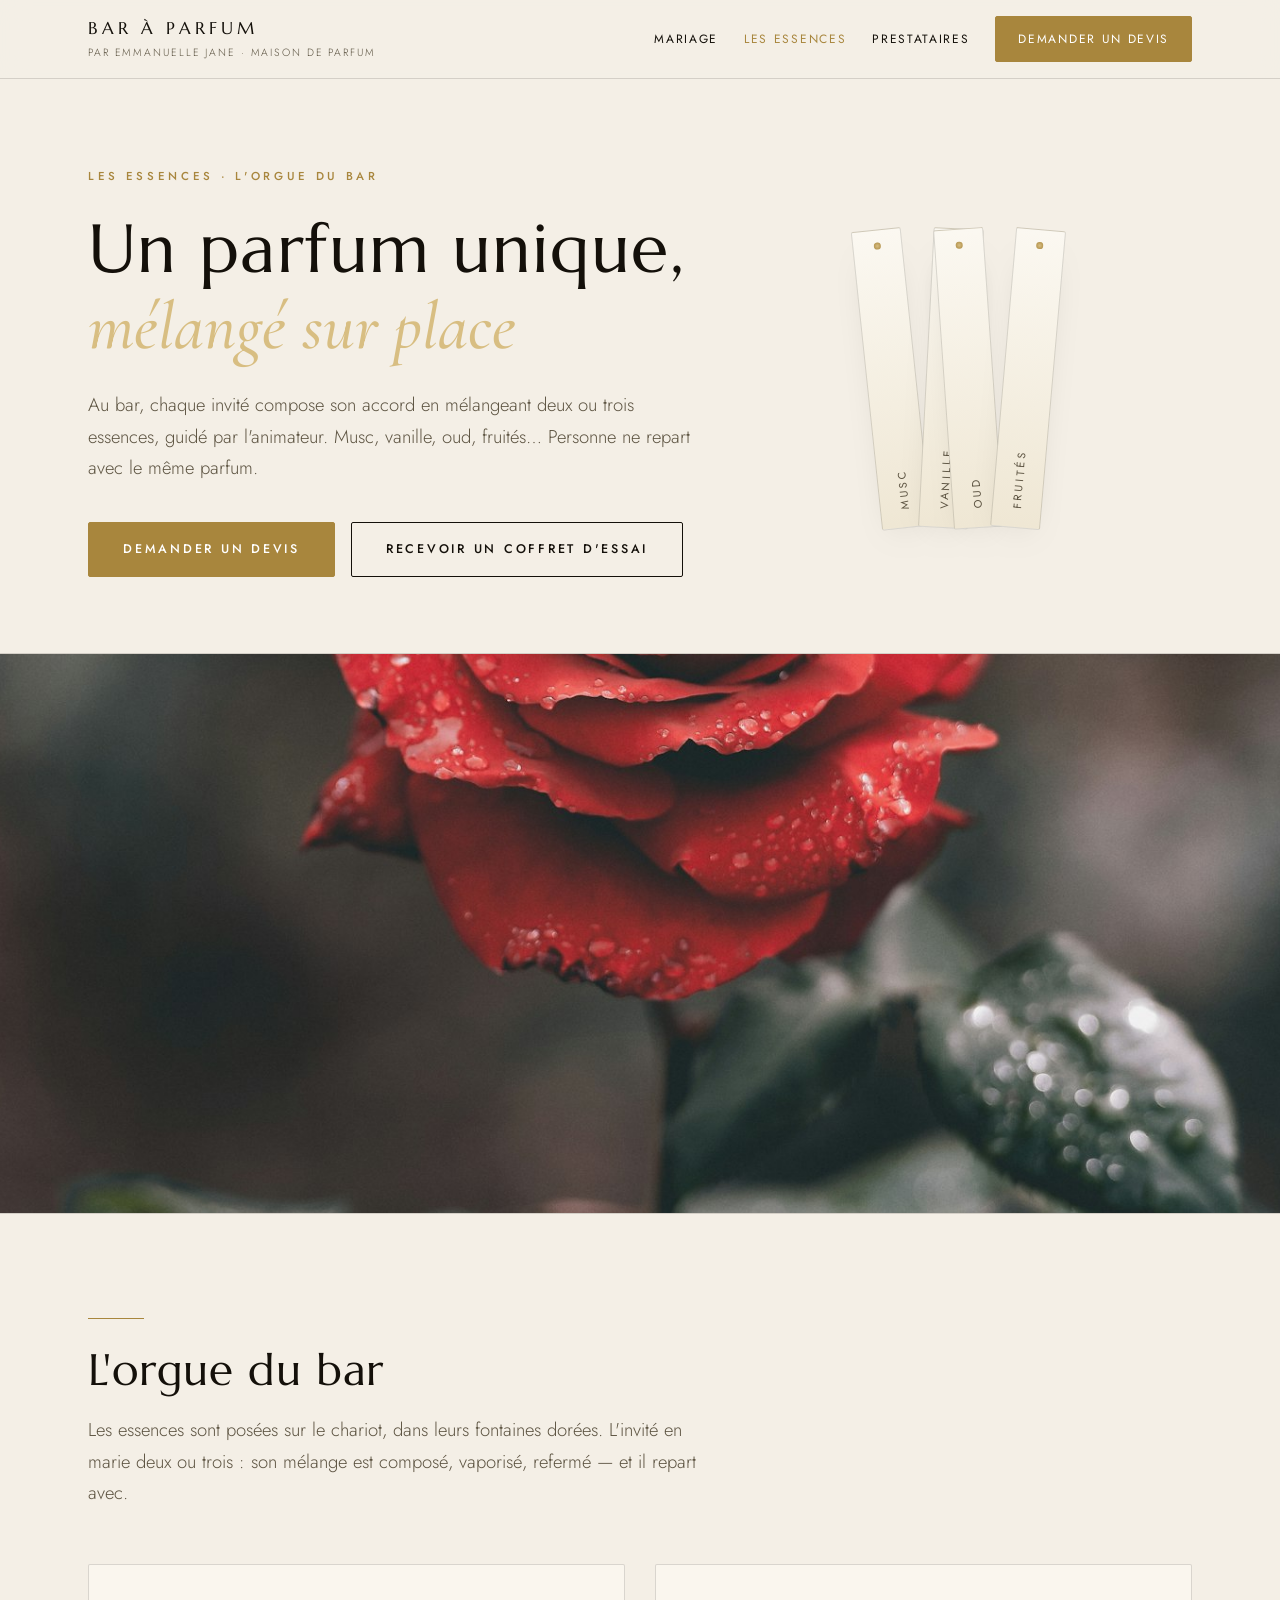
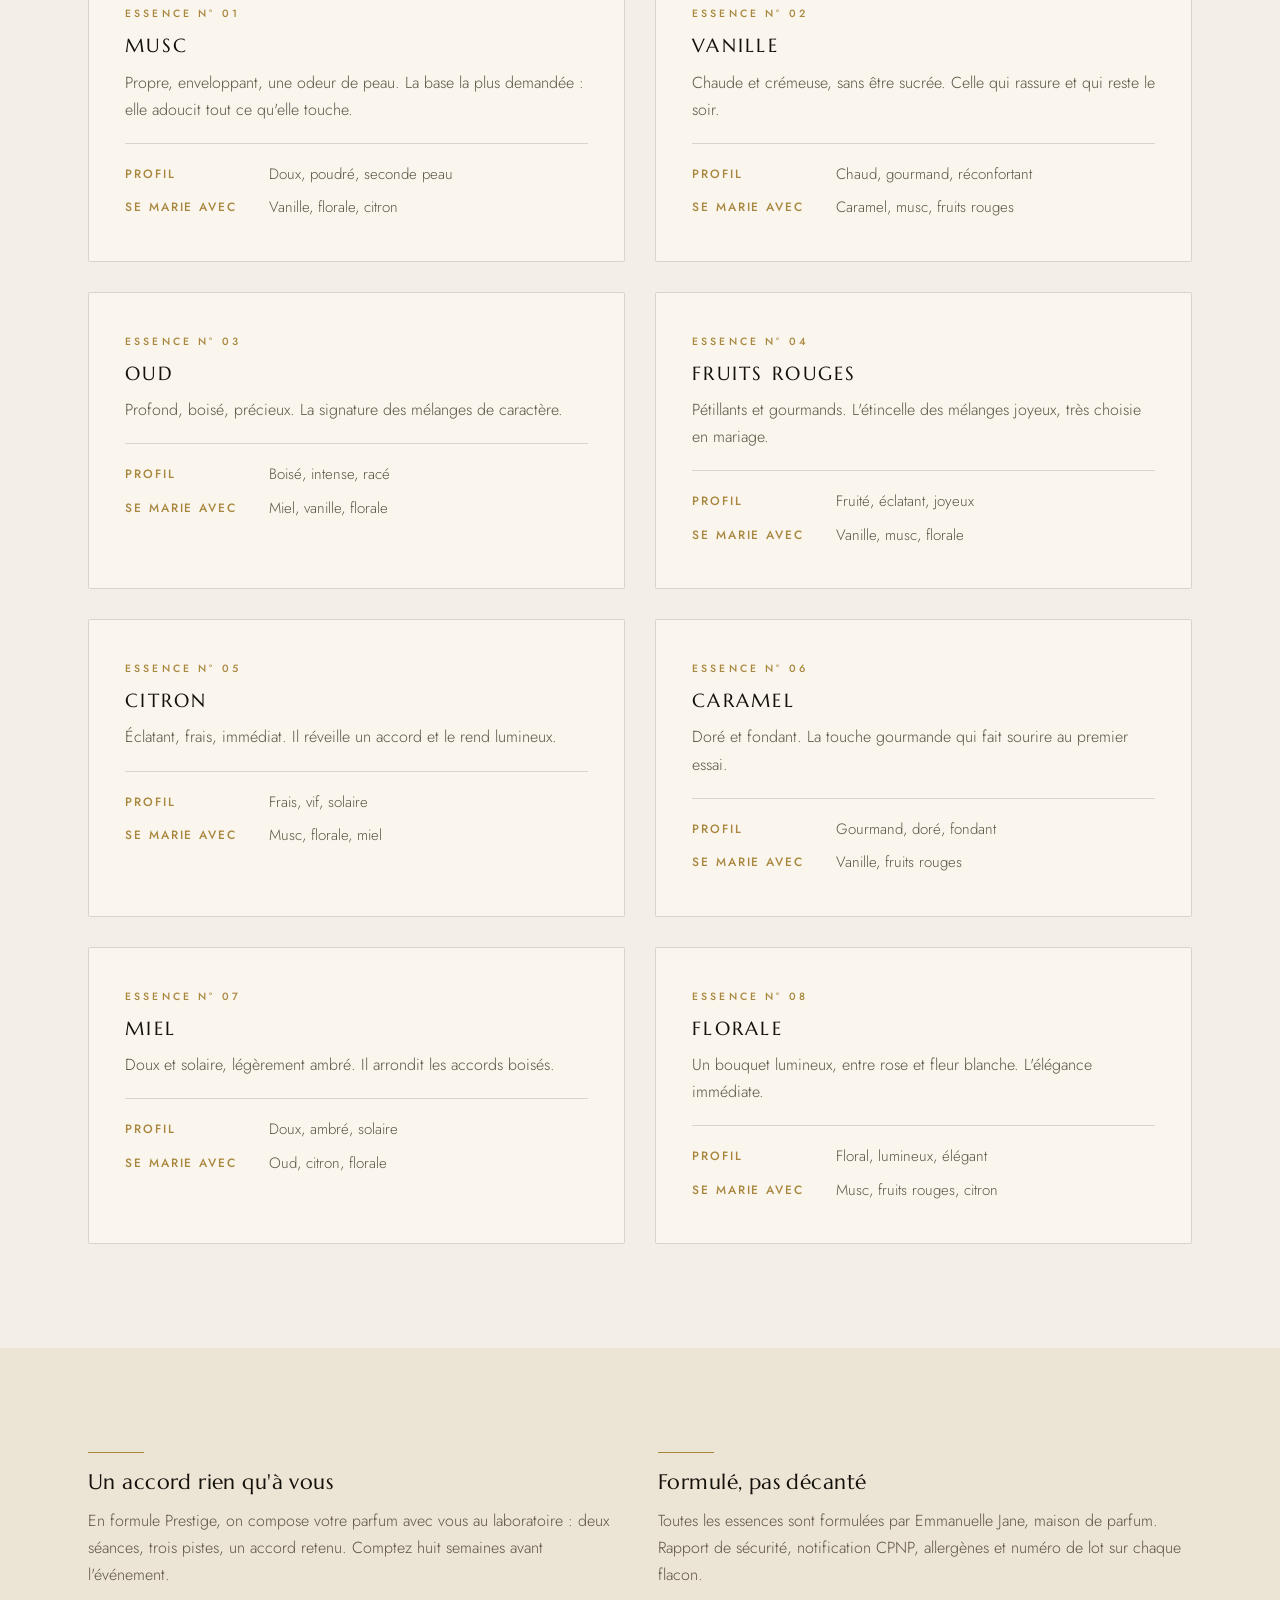
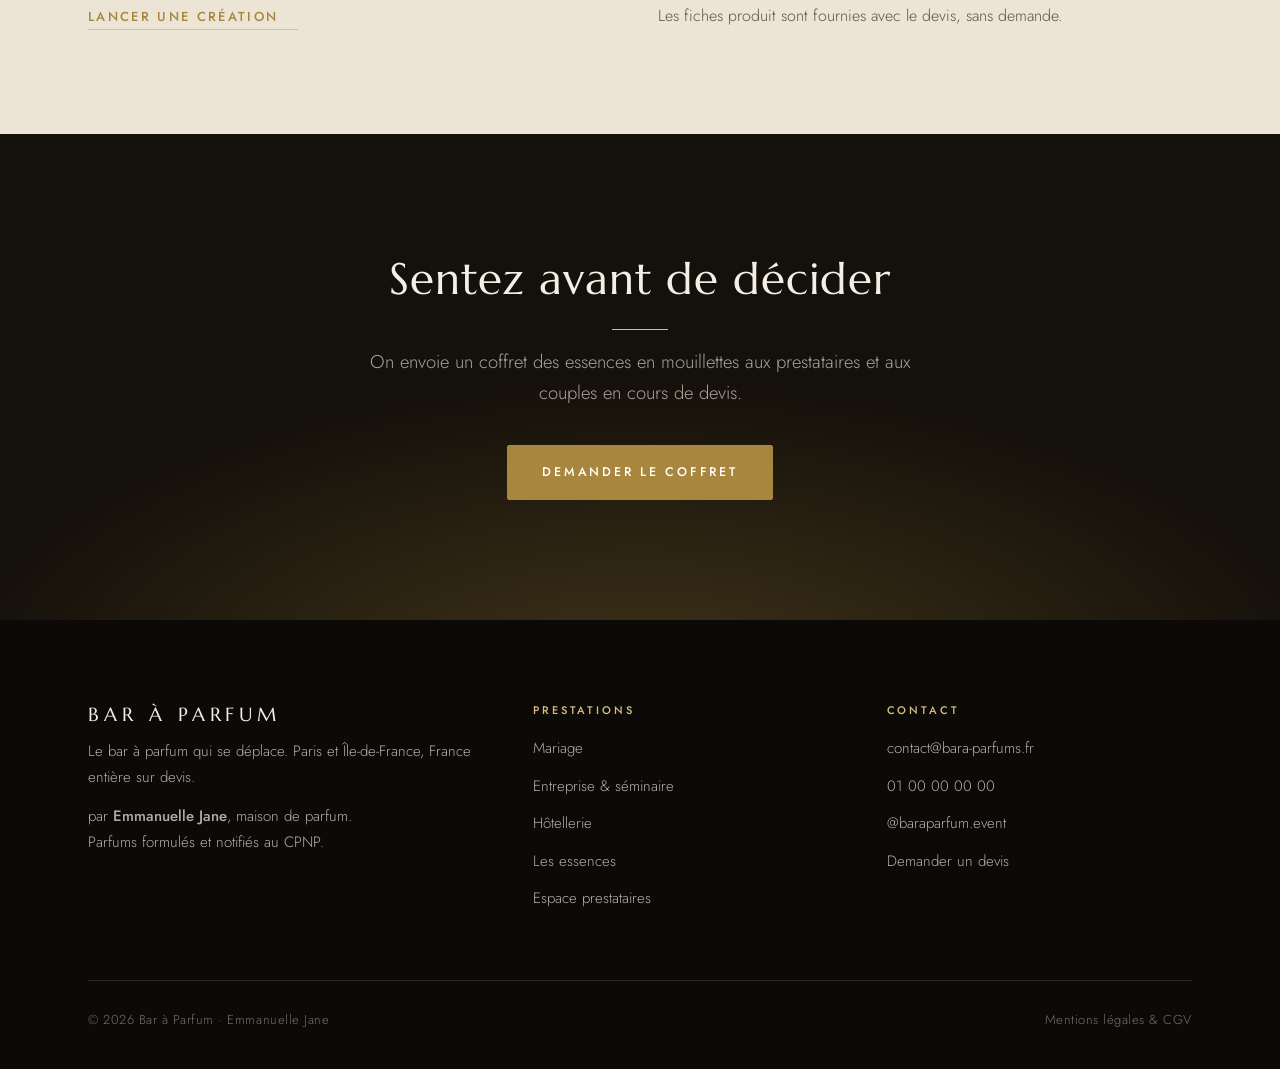
==== commit 99ffaf2e: "Passage des contacts et mentions sur le domaine bara-parfums.fr Co-Authored-By: Claude Fable 5 <nore" ====
--- a/collection.html
+++ b/collection.html
@@ -195,7 +195,7 @@
       <div>
         <h4>Contact</h4>
         <ul>
-          <li><a href="mailto:contact@baraparfum-event.fr">contact@baraparfum-event.fr</a></li>
+          <li><a href="mailto:contact@bara-parfums.fr">contact@bara-parfums.fr</a></li>
           <li><a href="tel:+33100000000">01 00 00 00 00</a></li>
           <li><a href="https://instagram.com/baraparfum.event" rel="noopener">@baraparfum.event</a></li>
           <li><a href="devis.html">Demander un devis</a></li>
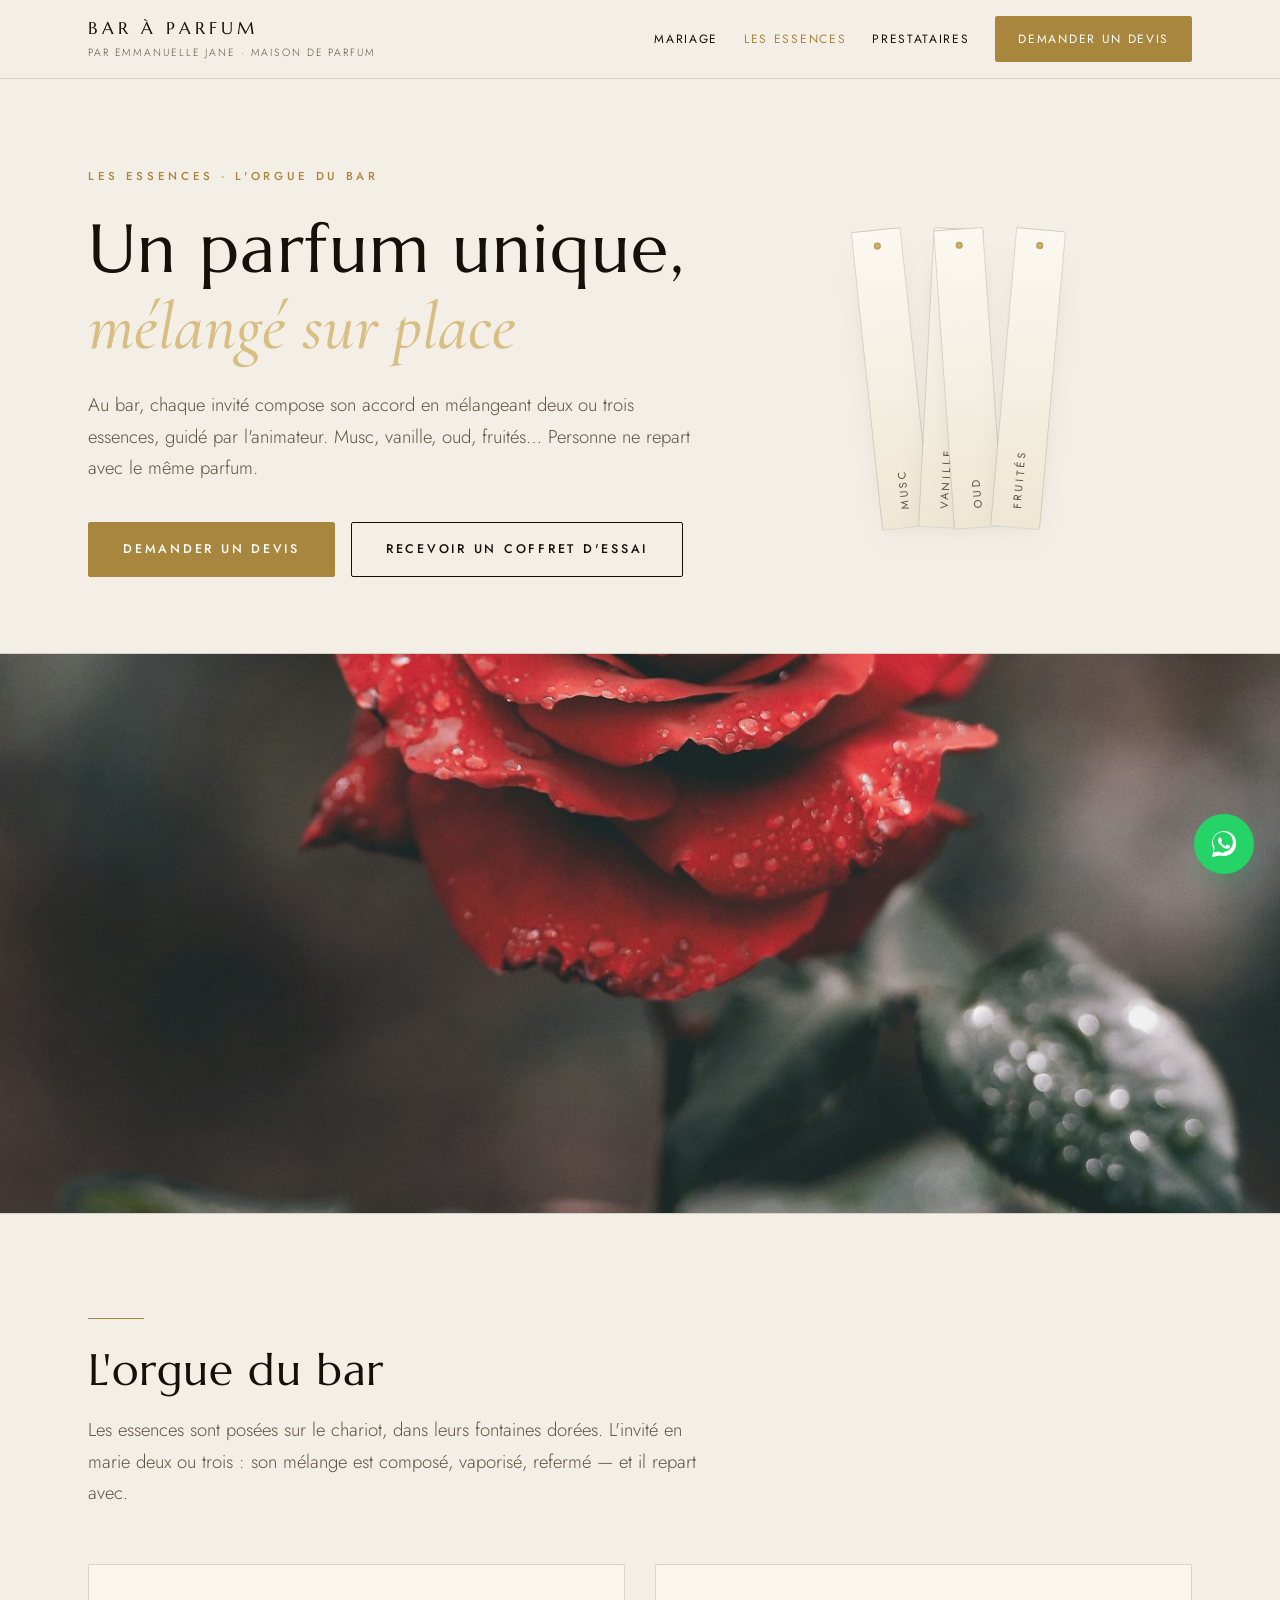
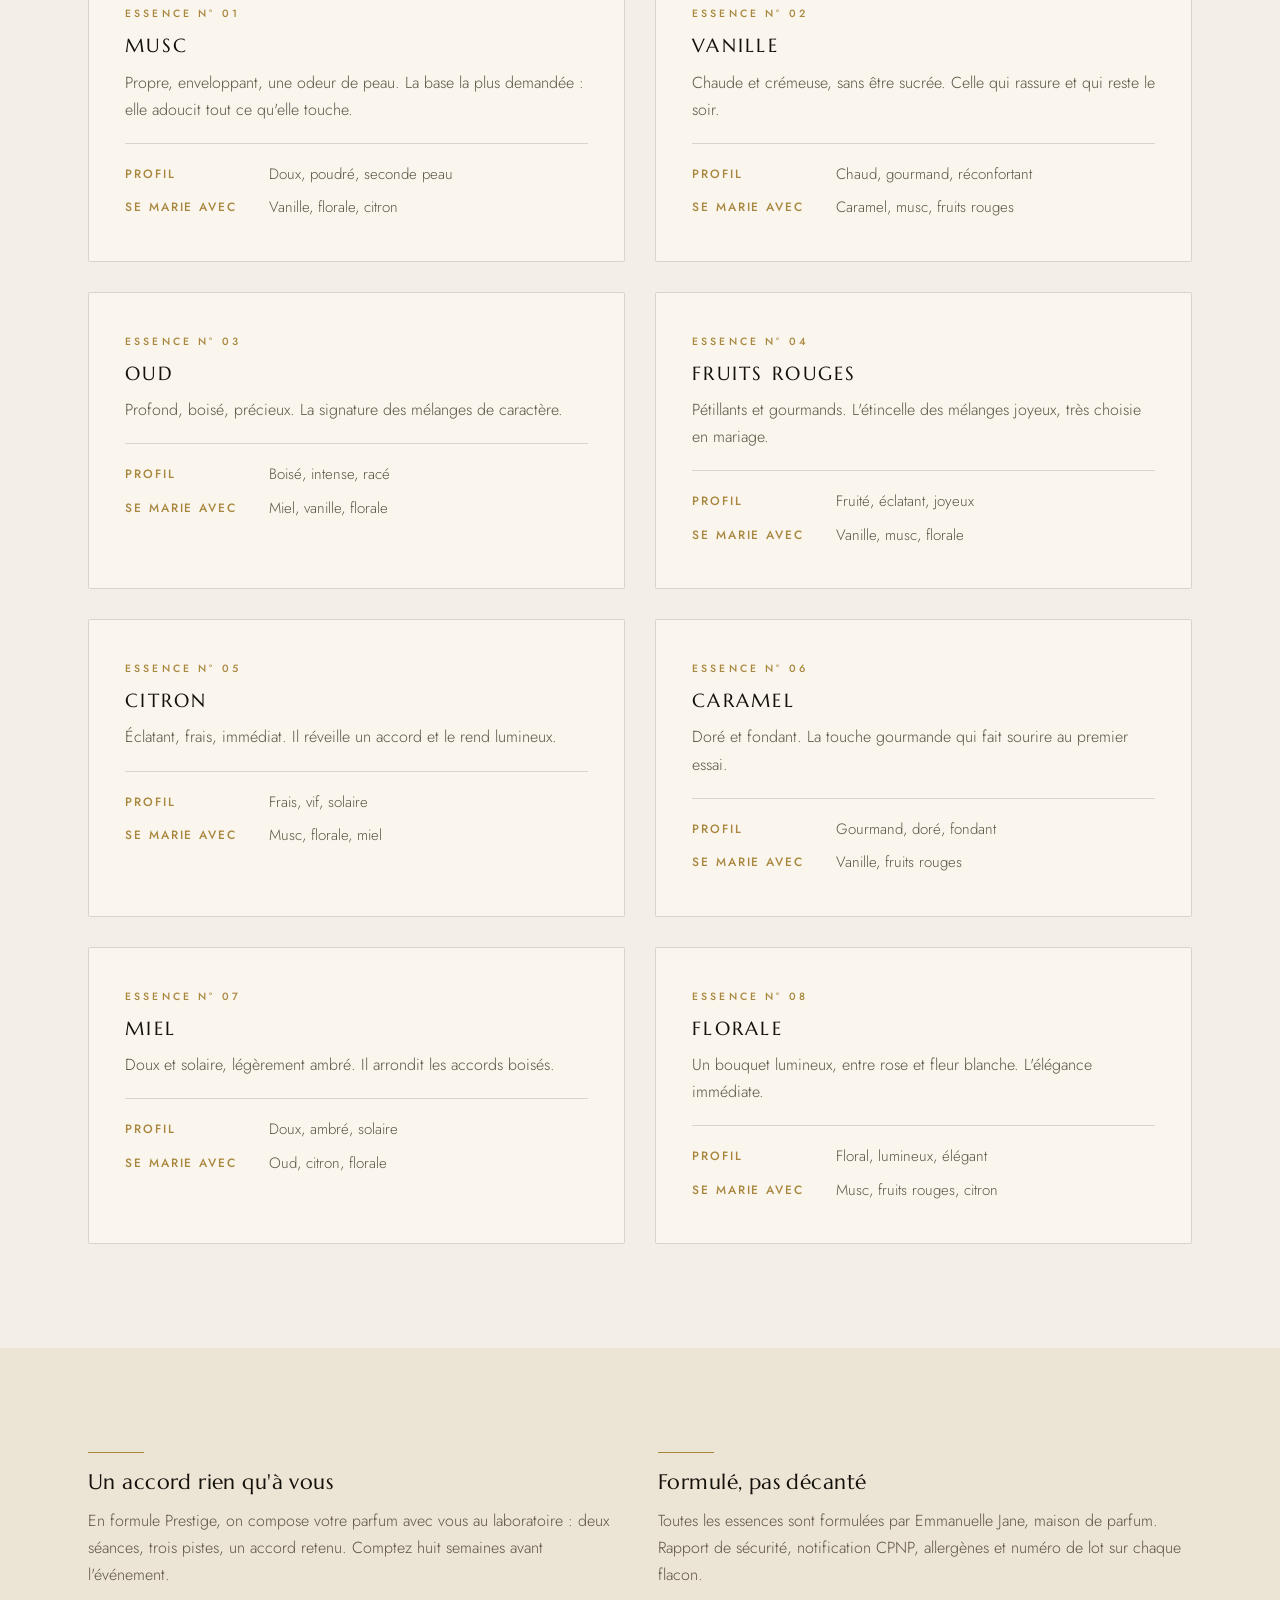
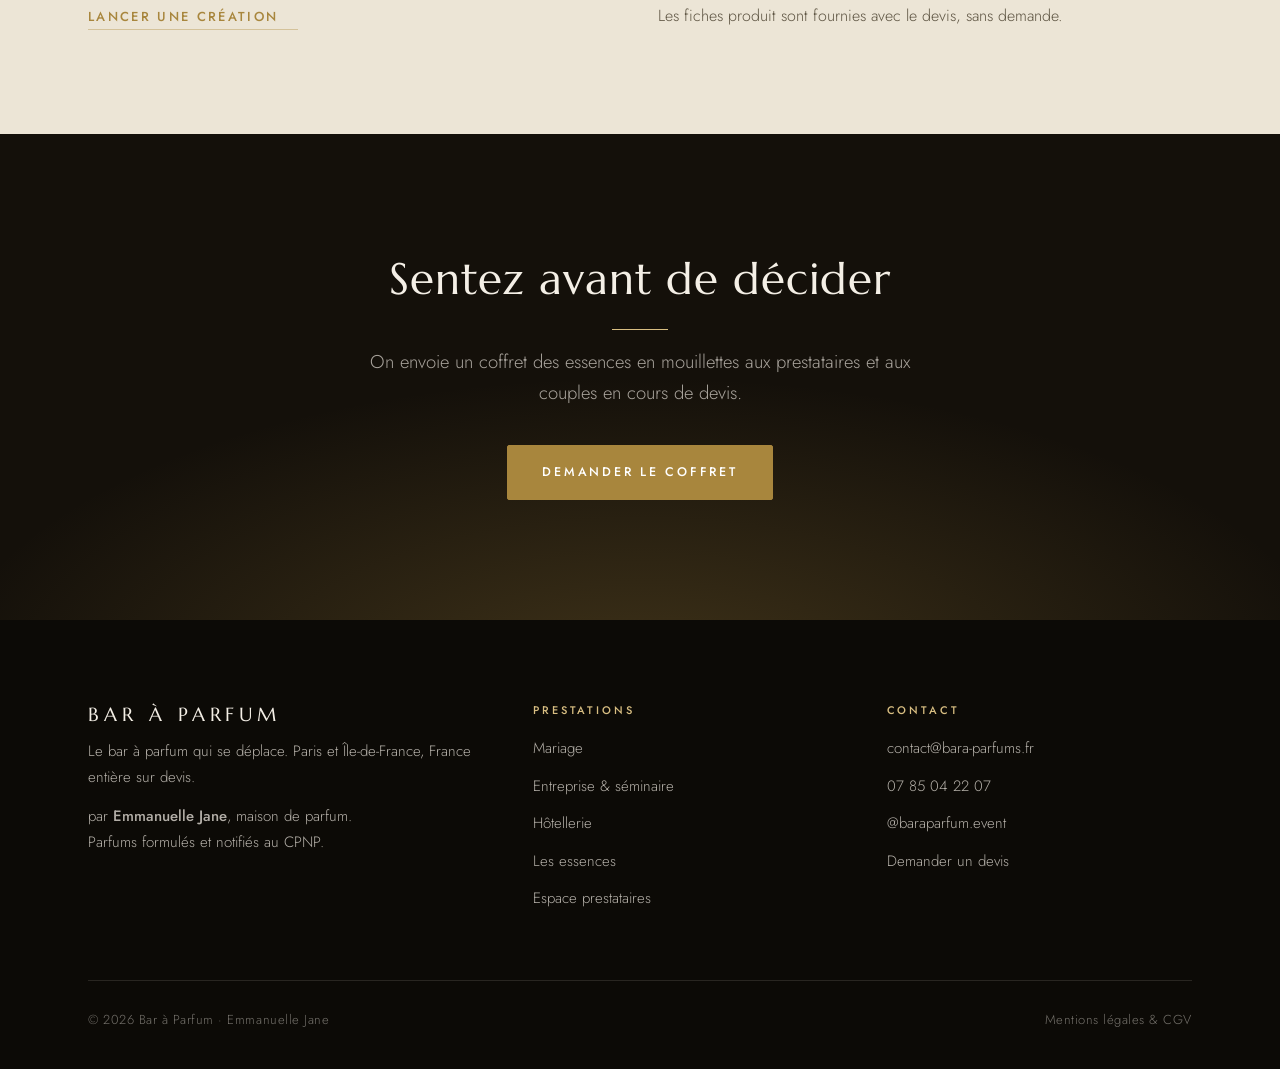
==== commit 09f15939: "Bouton WhatsApp flottant et vrai numéro de téléphone Bouton WhatsApp fixe en bas à droite de toutes " ====
--- a/collection.html
+++ b/collection.html
@@ -196,7 +196,7 @@
         <h4>Contact</h4>
         <ul>
           <li><a href="mailto:contact@bara-parfums.fr">contact@bara-parfums.fr</a></li>
-          <li><a href="tel:+33100000000">01 00 00 00 00</a></li>
+          <li><a href="tel:+33785042207">07 85 04 22 07</a></li>
           <li><a href="https://instagram.com/baraparfum.event" rel="noopener">@baraparfum.event</a></li>
           <li><a href="devis.html">Demander un devis</a></li>
         </ul>
@@ -209,6 +209,9 @@
   </div>
 </footer>
 
+<a class="wa-fab" href="https://wa.me/33785042207?text=Bonjour%2C%20je%20souhaite%20un%20devis%20pour%20le%20bar%20%C3%A0%20parfum" target="_blank" rel="noopener" aria-label="Nous contacter sur WhatsApp">
+  <svg viewBox="0 0 32 32" xmlns="http://www.w3.org/2000/svg"><path d="M16.04 3C9.42 3 4.05 8.36 4.05 14.97c0 2.11.55 4.17 1.6 5.99L4 29l8.23-1.6a12 12 0 0 0 3.81.62h.01c6.61 0 11.98-5.36 11.98-11.97A11.9 11.9 0 0 0 16.04 3zm0 21.99h-.01c-1.79 0-3.55-.48-5.08-1.39l-.36-.22-4.88.95.99-4.76-.24-.39a9.92 9.92 0 0 1-1.52-5.28c0-5.5 4.48-9.97 9.99-9.97a9.9 9.9 0 0 1 9.98 9.98c0 5.5-4.47 9.97-9.97 9.97l.1.11zm5.47-7.47c-.3-.15-1.77-.87-2.04-.97-.27-.1-.47-.15-.67.15-.2.3-.77.97-.94 1.17-.17.2-.35.22-.65.07-.3-.15-1.26-.46-2.4-1.48-.89-.79-1.49-1.77-1.66-2.07-.17-.3-.02-.46.13-.61.13-.13.3-.35.45-.52.15-.17.2-.3.3-.5.1-.2.05-.37-.02-.52-.08-.15-.68-1.62-.93-2.22-.24-.58-.49-.5-.67-.51h-.57c-.2 0-.52.07-.8.37-.27.3-1.04 1.02-1.04 2.5 0 1.47 1.07 2.89 1.22 3.09.15.2 2.11 3.22 5.1 4.51.71.31 1.27.49 1.7.63.72.23 1.37.2 1.88.12.57-.09 1.77-.72 2.02-1.42.25-.7.25-1.3.17-1.42-.07-.12-.27-.2-.57-.35z"/></svg>
+</a>
 <script src="assets/main.js"></script>
 </body>
 </html>
--- a/assets/style.css
+++ b/assets/style.css
@@ -371,6 +371,20 @@
 .legal h2:first-of-type{margin-top:0}
 .legal p,.legal li{color:var(--ink-2);font-size:16px}
 .legal ul{padding-left:22px;margin-bottom:14px}
+
+/* ── Bouton WhatsApp flottant ────────────────────────────── */
+.wa-fab{
+  position:fixed;right:26px;bottom:26px;z-index:60;
+  width:60px;height:60px;border-radius:50%;
+  background:#25d366;display:flex;align-items:center;justify-content:center;
+  box-shadow:0 12px 30px -10px rgba(18,140,66,.65);
+  transition:transform .25s ease,box-shadow .25s ease;
+}
+.wa-fab:hover{transform:translateY(-3px) scale(1.05);box-shadow:0 18px 38px -12px rgba(18,140,66,.75)}
+.wa-fab svg{width:32px;height:32px;fill:#fff}
+@media (max-width:680px){
+  .wa-fab{right:18px;bottom:18px;width:56px;height:56px}
+}
 
 /* ── Apparition au scroll ────────────────────────────────── */
 .rise{opacity:0;transform:translateY(34px);transition:opacity 1s cubic-bezier(.22,.61,.36,1),transform 1s cubic-bezier(.22,.61,.36,1)}
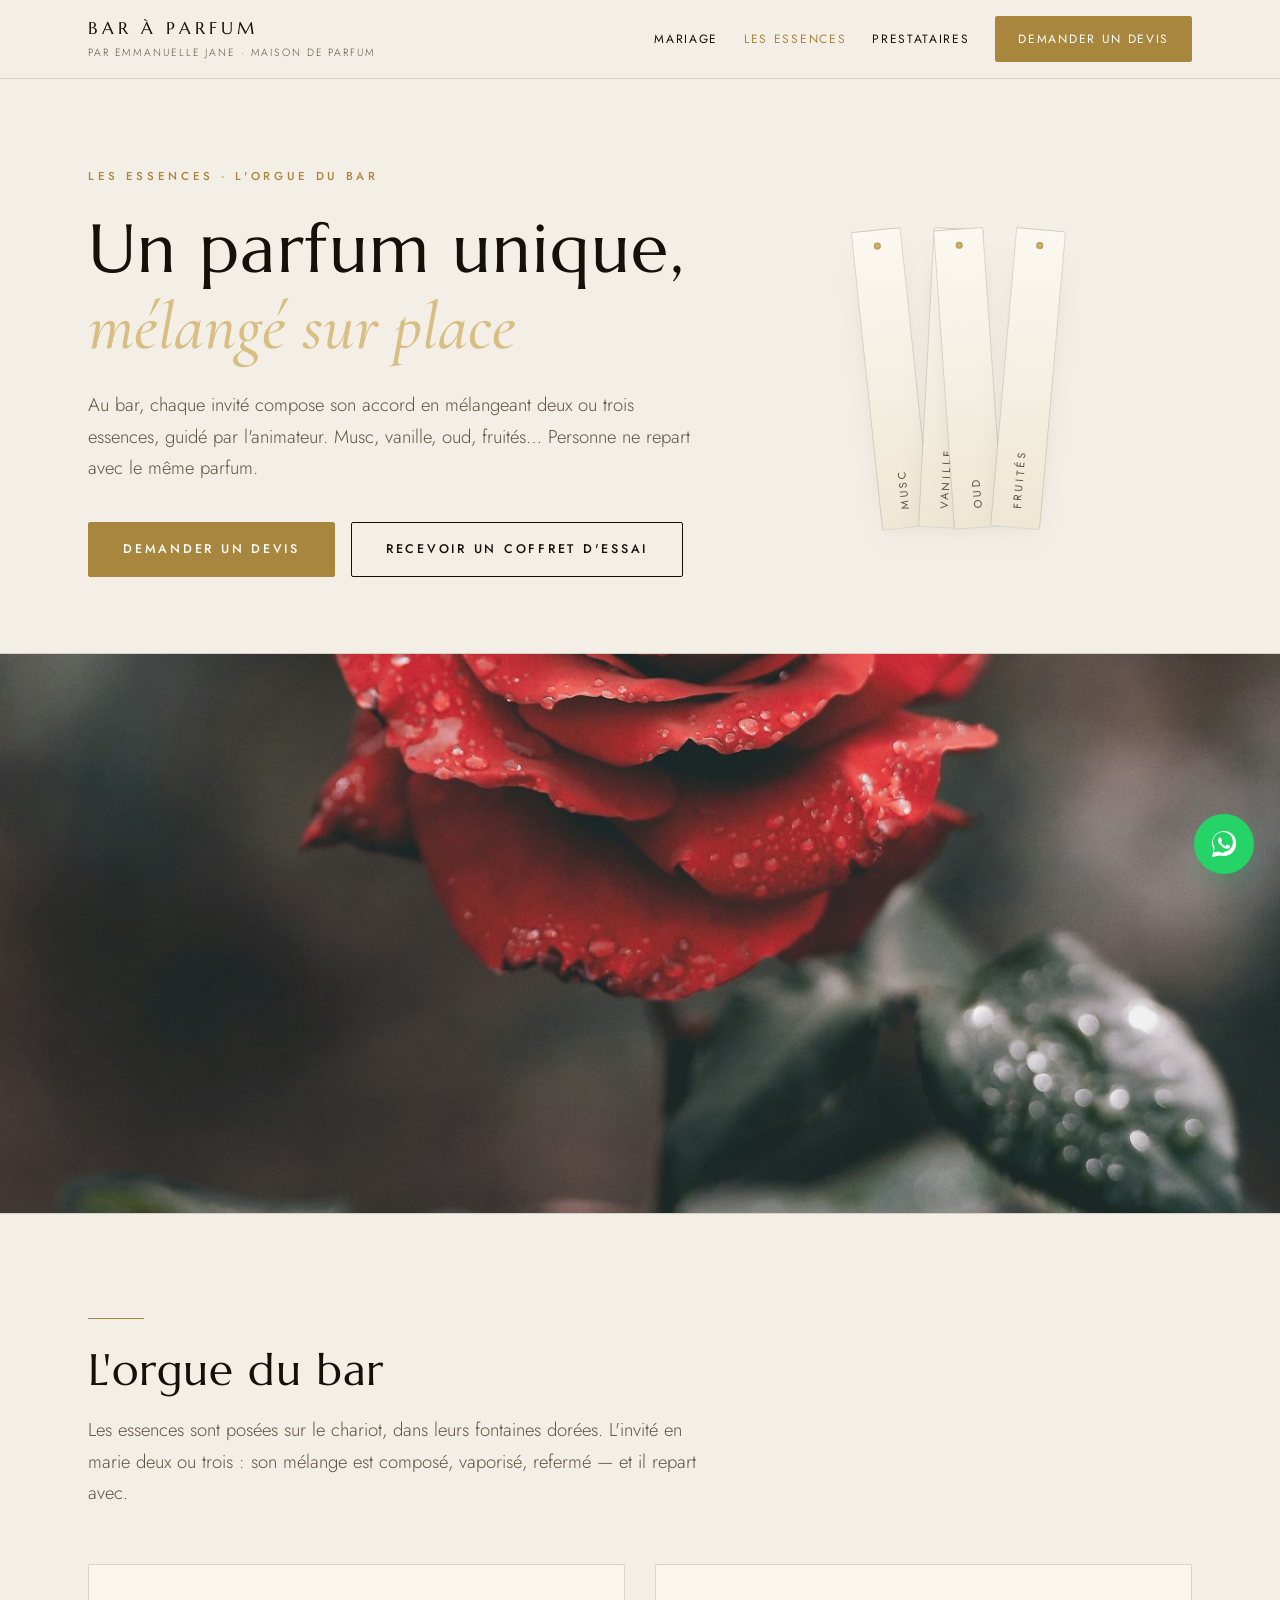
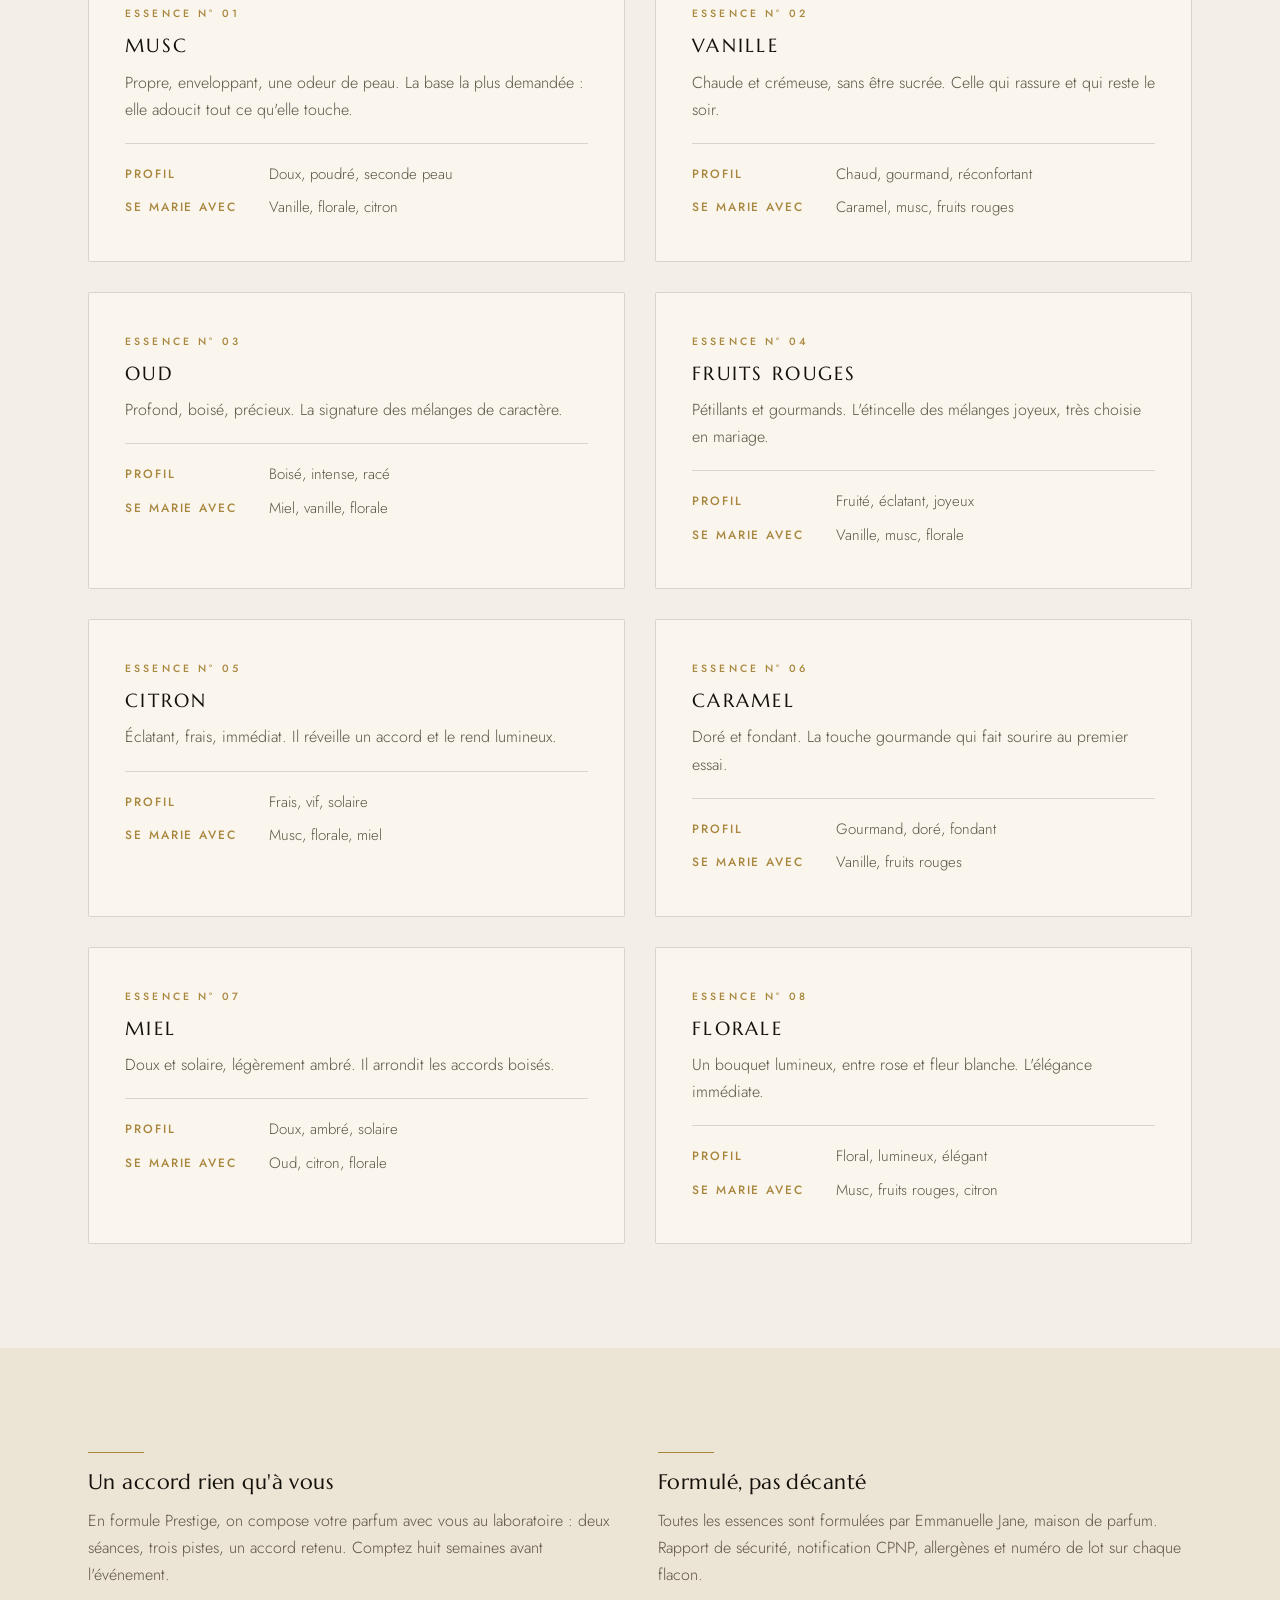
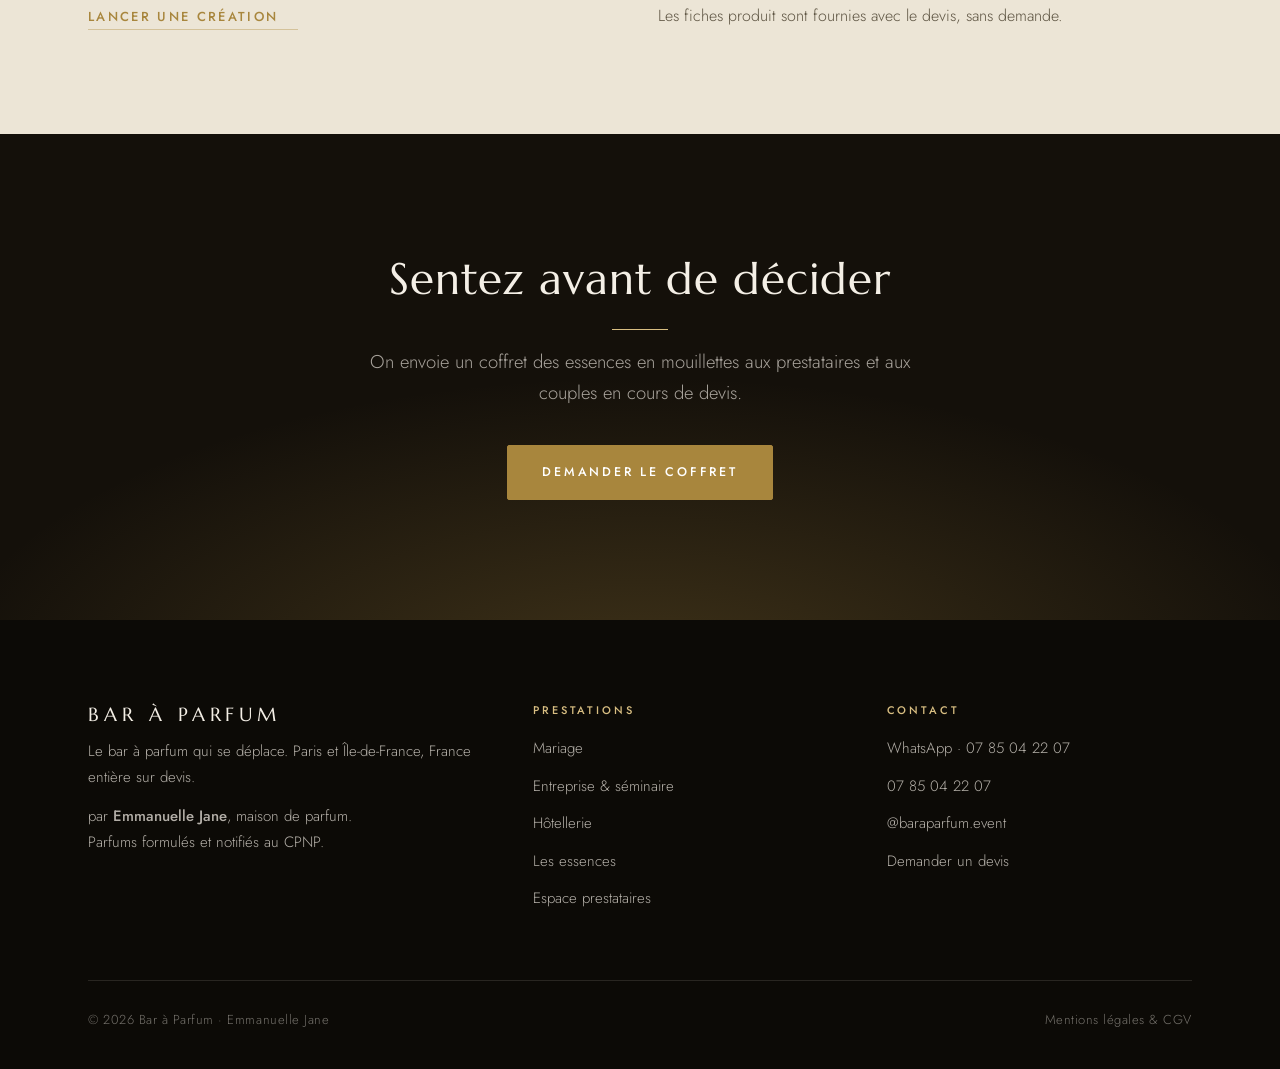
==== commit 8ea0f476: "Contact 100 % WhatsApp et Instagram, plus d'email Les formulaires devis et prestataires ouvrent What" ====
--- a/collection.html
+++ b/collection.html
@@ -195,7 +195,7 @@
       <div>
         <h4>Contact</h4>
         <ul>
-          <li><a href="mailto:contact@bara-parfums.fr">contact@bara-parfums.fr</a></li>
+          <li><a href="https://wa.me/33785042207" rel="noopener">WhatsApp · 07 85 04 22 07</a></li>
           <li><a href="tel:+33785042207">07 85 04 22 07</a></li>
           <li><a href="https://instagram.com/baraparfum.event" rel="noopener">@baraparfum.event</a></li>
           <li><a href="devis.html">Demander un devis</a></li>
--- a/assets/style.css
+++ b/assets/style.css
@@ -362,6 +362,7 @@
 .photo-band{height:clamp(320px,46vw,560px);overflow:hidden;border-bottom:1px solid var(--line)}
 .photo-band img{width:100%;height:100%;object-fit:cover;display:block}
 .cell-photo{border-radius:var(--radius);overflow:hidden;aspect-ratio:4/3;margin-bottom:24px}
+.cell-photo--tall{aspect-ratio:3/4}
 .cell-photo img{width:100%;height:100%;object-fit:cover;display:block;transition:transform .6s ease}
 .cell:hover .cell-photo img{transform:scale(1.05)}
 
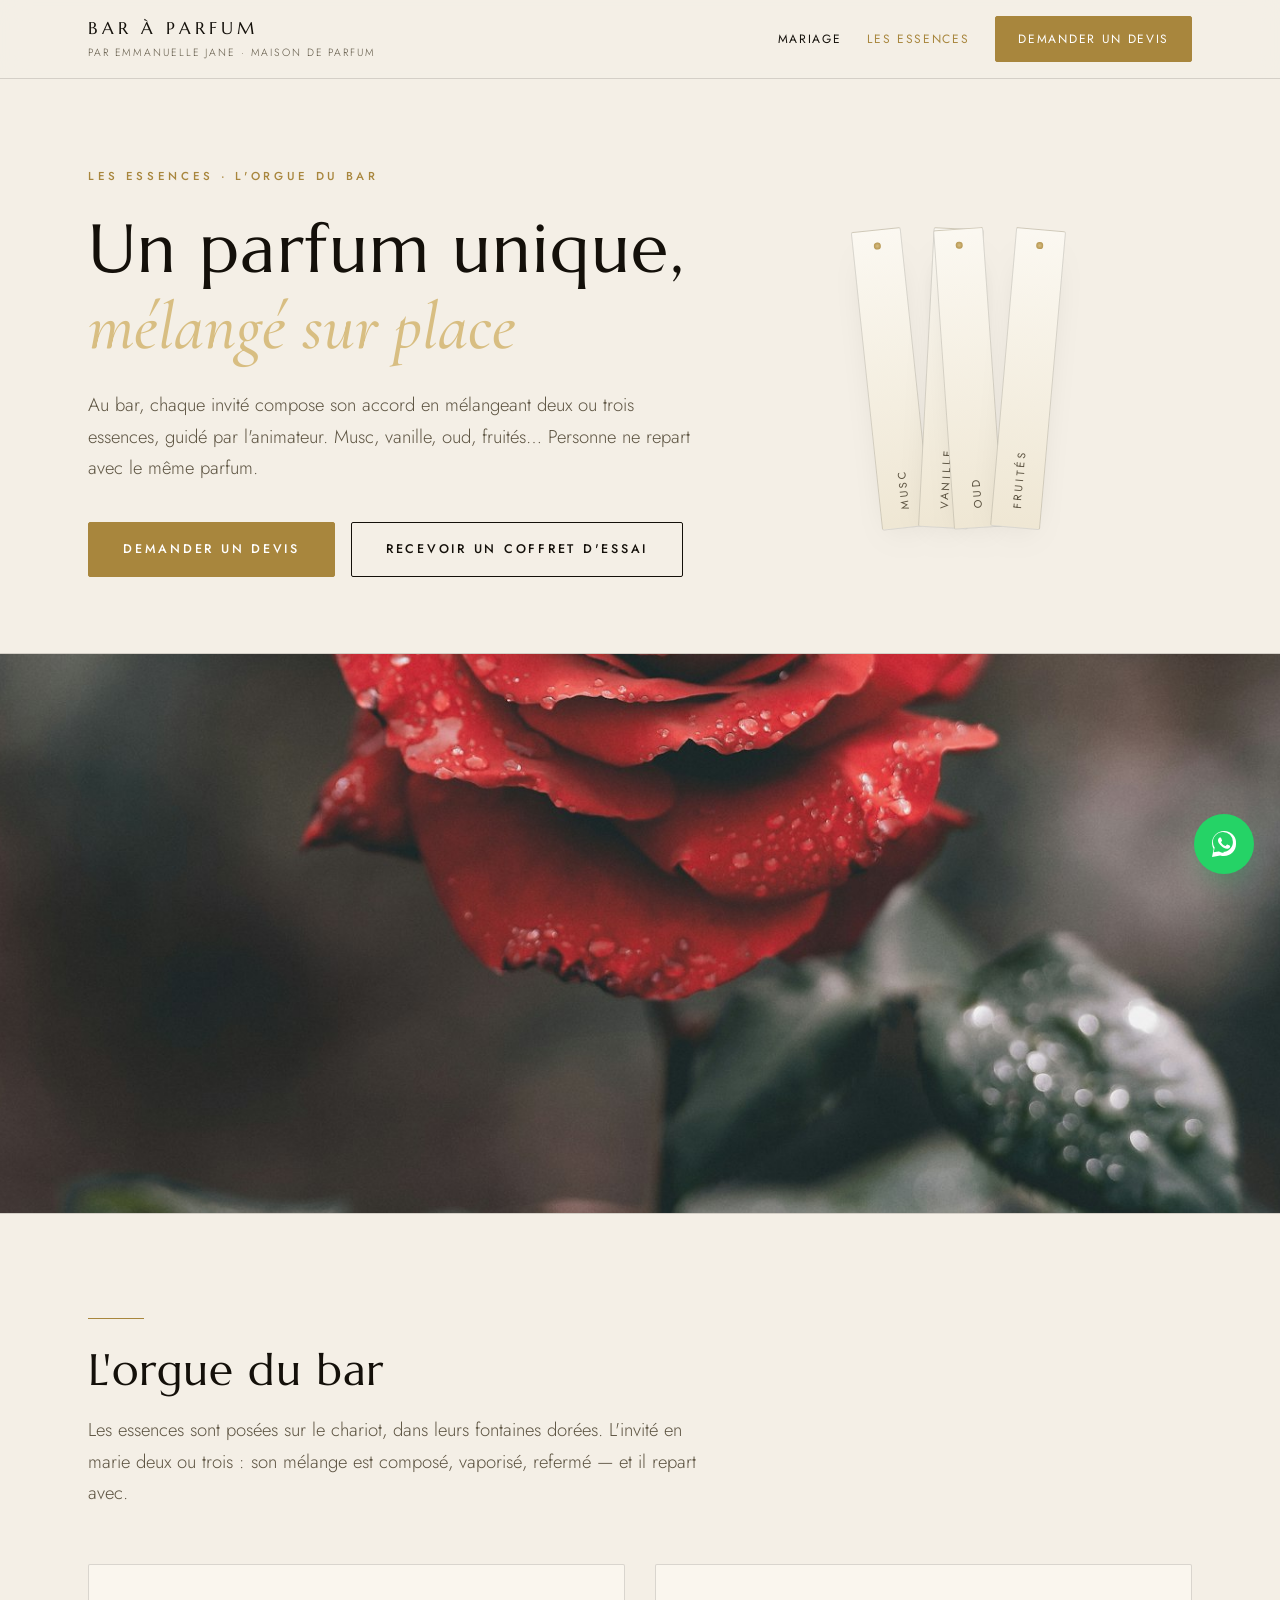
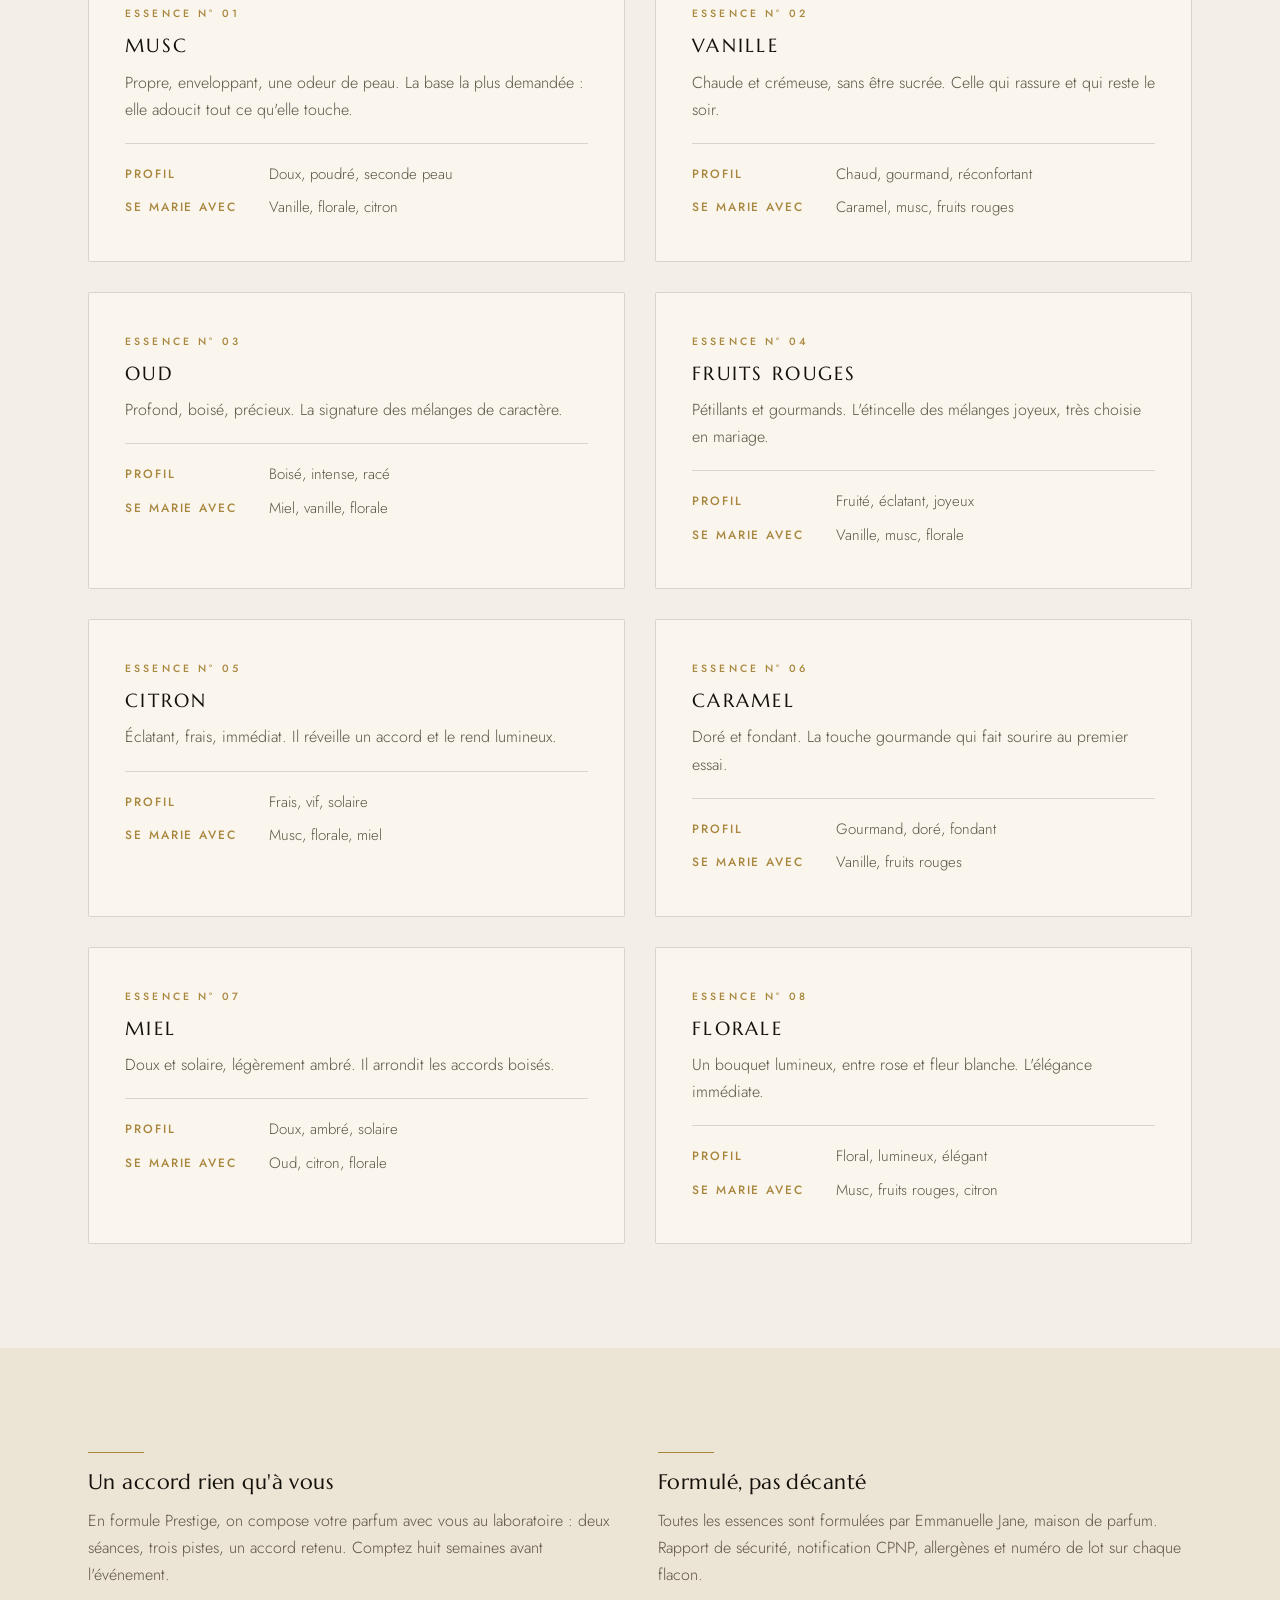
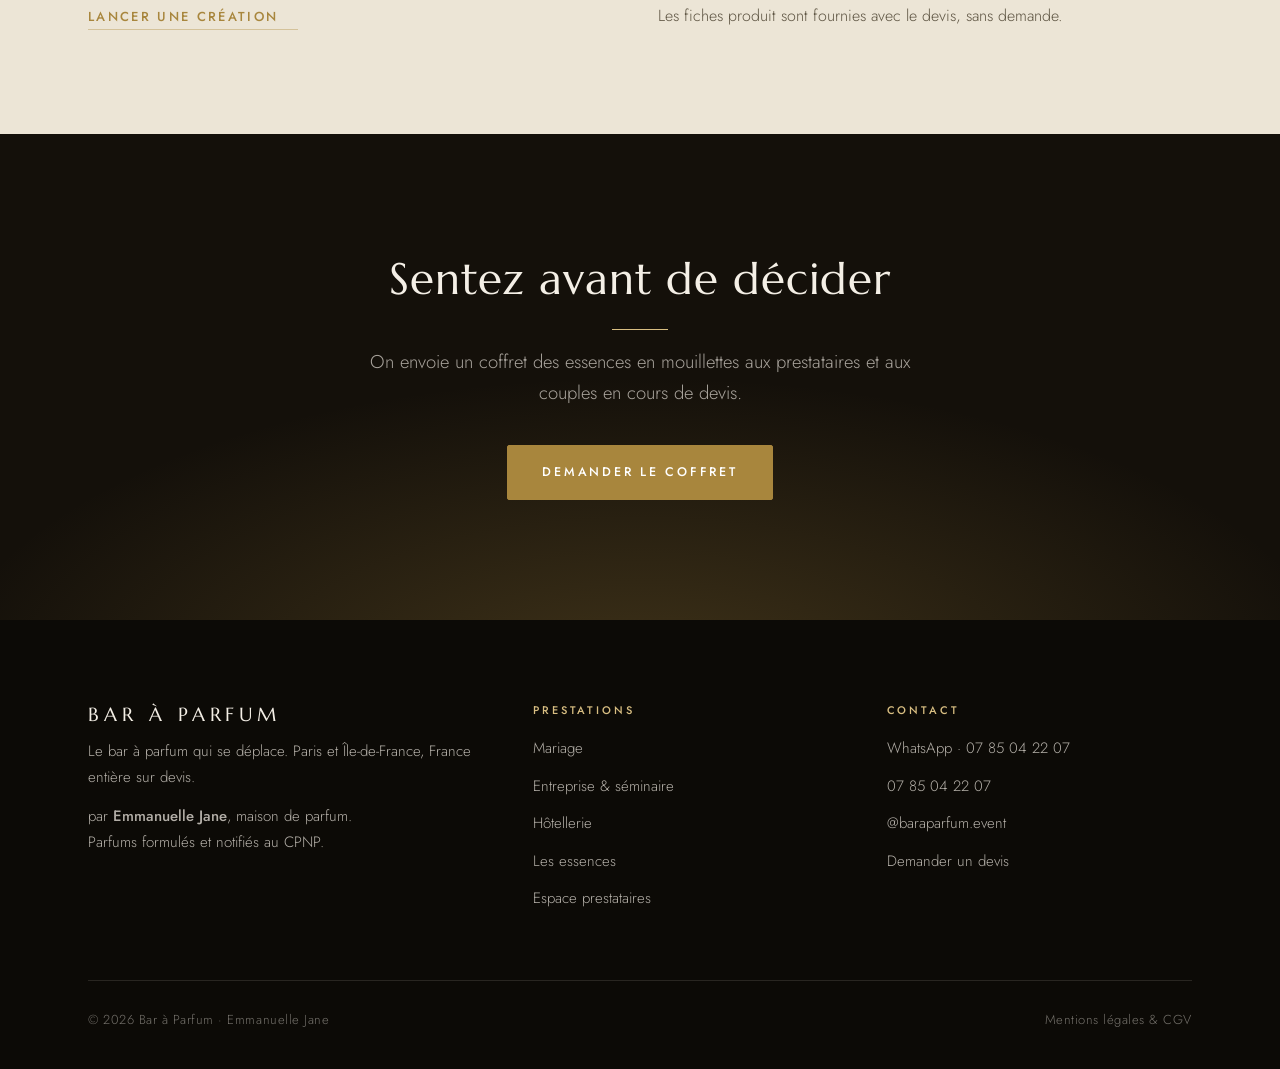
==== commit e0bfd384: "Favicon flacon doré et retrait de l'onglet Prestataires du menu Favicon SVG + PNG 32/180/512 (flacon" ====
--- a/collection.html
+++ b/collection.html
@@ -12,6 +12,9 @@
 <link rel="preconnect" href="https://fonts.googleapis.com">
 <link rel="preconnect" href="https://fonts.gstatic.com" crossorigin>
 <link href="https://fonts.googleapis.com/css2?family=Marcellus&family=Cormorant+Garamond:ital,wght@1,400;1,500&family=Jost:wght@300;400;500&display=swap" rel="stylesheet">
+<link rel="icon" type="image/svg+xml" href="assets/img/favicon.svg">
+<link rel="icon" type="image/png" sizes="32x32" href="assets/img/favicon-32.png">
+<link rel="apple-touch-icon" href="assets/img/apple-touch-icon.png">
 <link rel="stylesheet" href="assets/style.css">
 </head>
 <body>
@@ -26,7 +29,6 @@
     <nav class="nav" id="nav">
       <a href="mariage.html">Mariage</a>
       <a href="collection.html" aria-current="page">Les essences</a>
-      <a href="prestataires.html">Prestataires</a>
       <a class="btn" href="devis.html">Demander un devis</a>
     </nav>
   </div>
